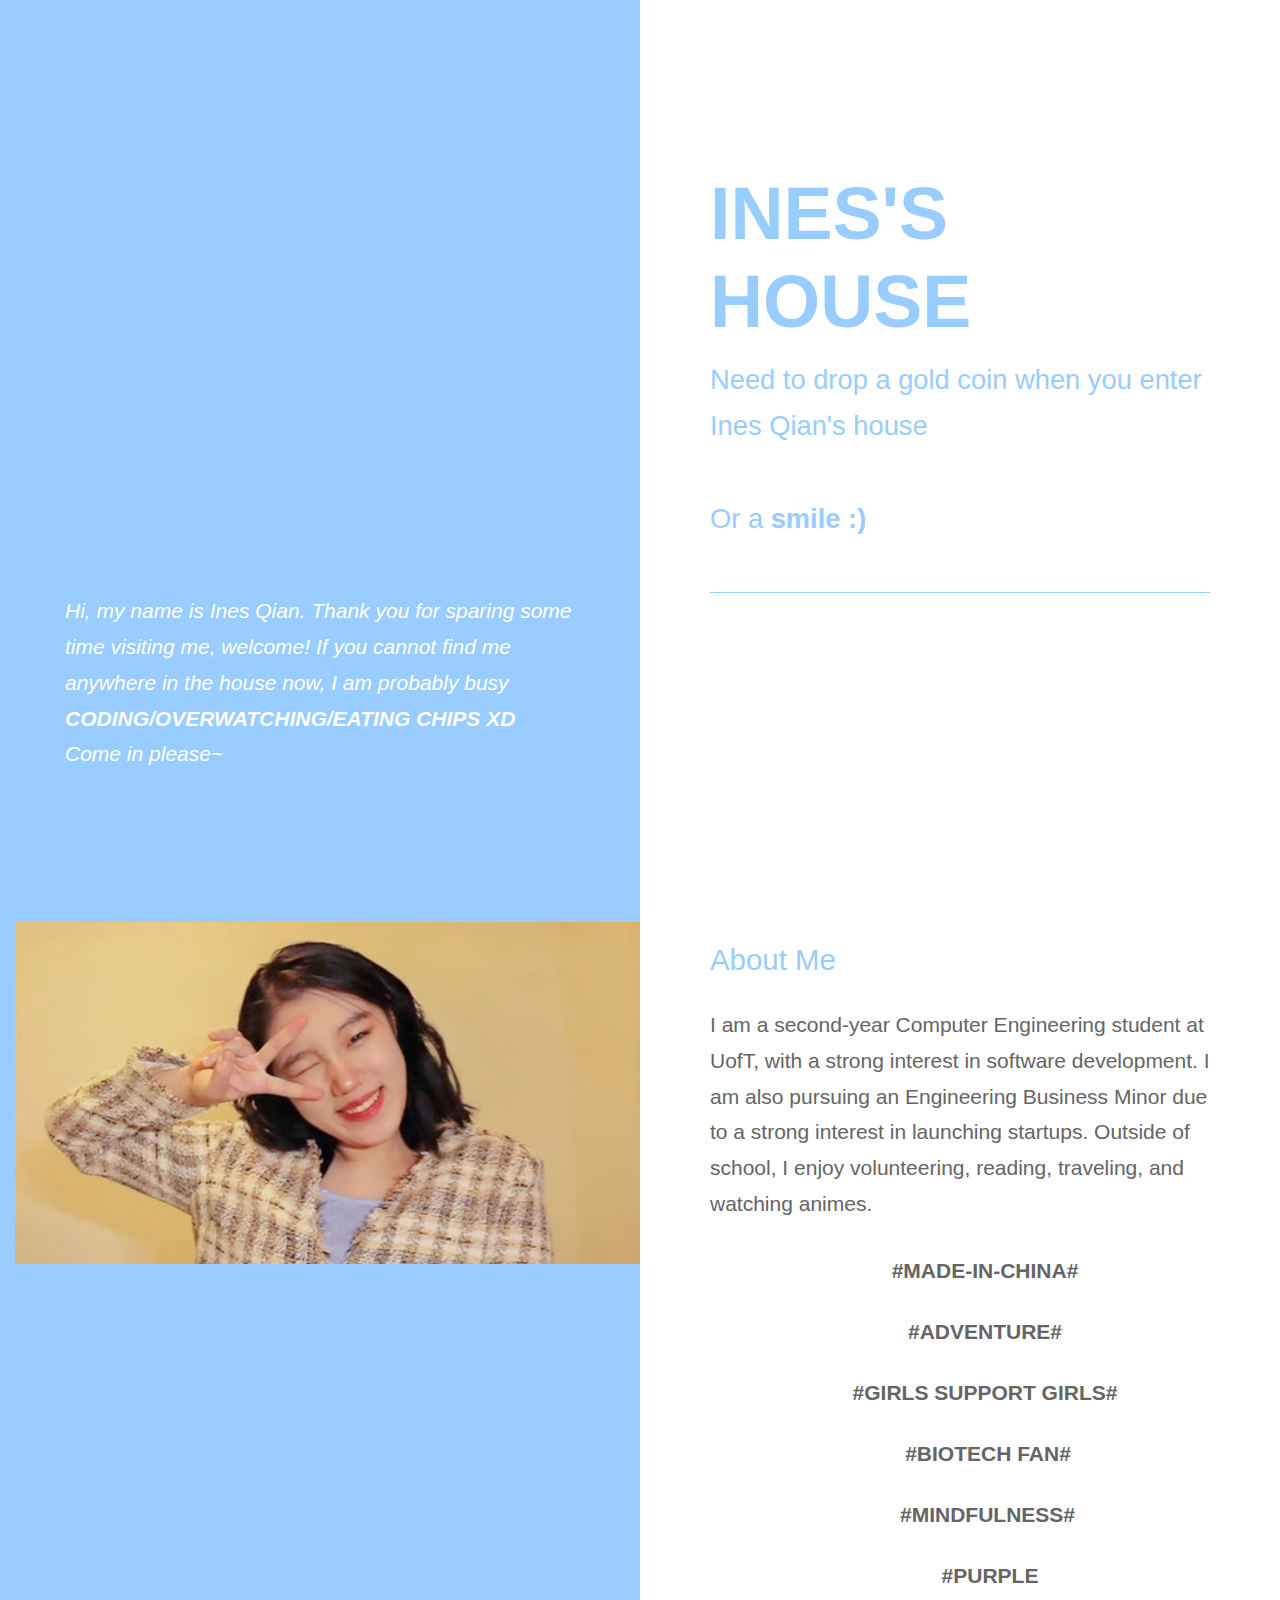
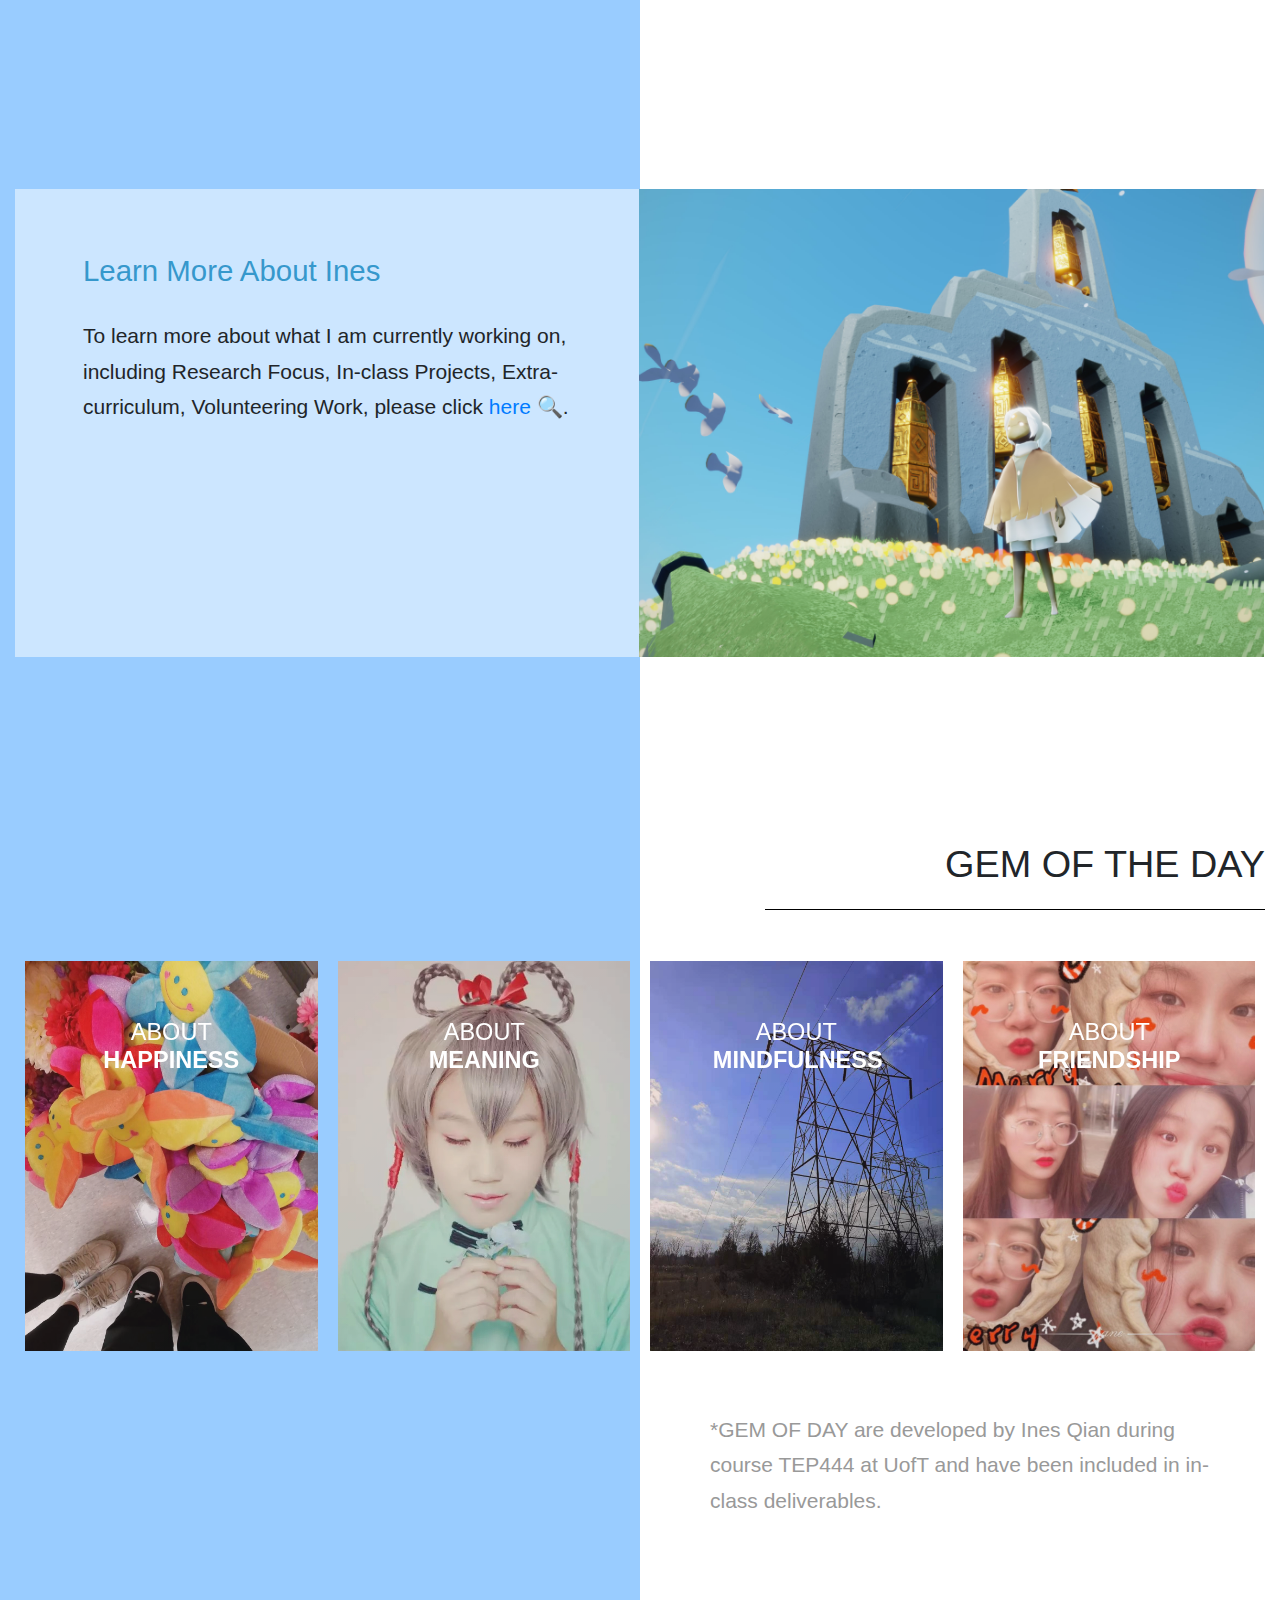
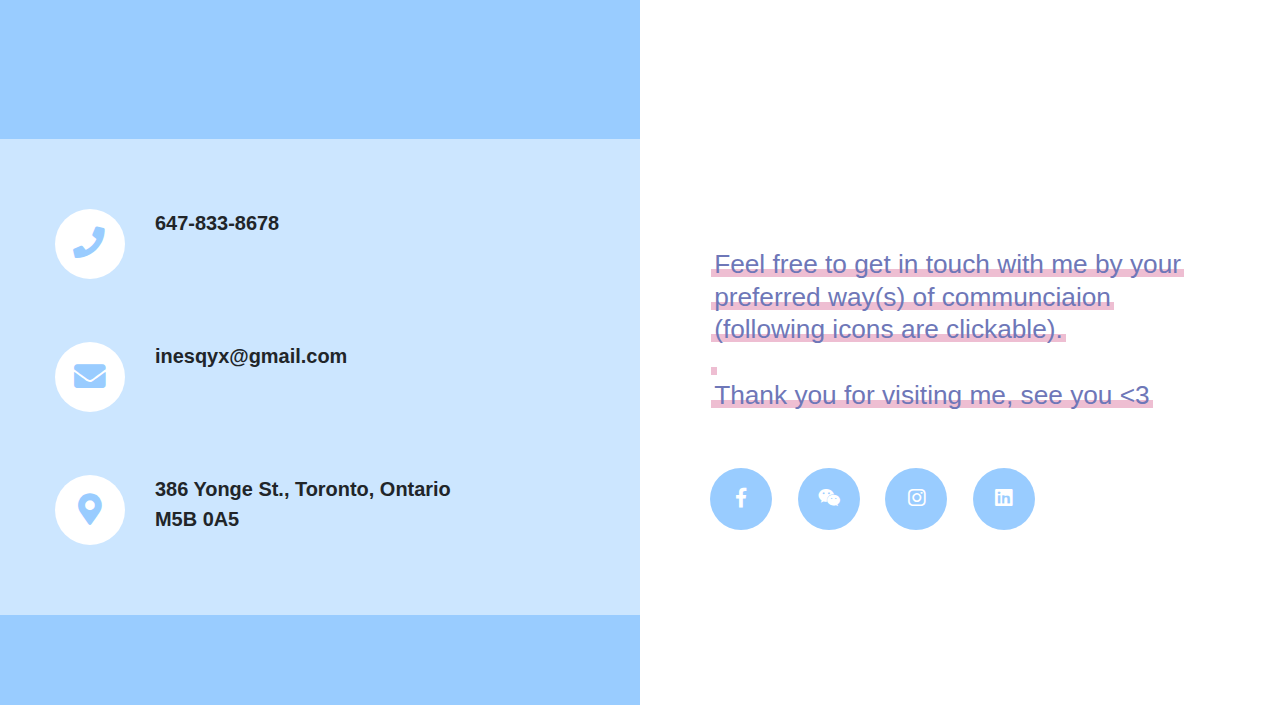
==== index.html @ 6cfe4906 "Add files via upload" ====
<!DOCTYPE html>
<html lang="en">
  <head>
    <meta charset="UTF-8" />
    <meta name="viewport" content="width=device-width, initial-scale=1.0" />
    <meta http-equiv="X-UA-Compatible" content="ie=edge" />

    <link rel="stylesheet" href="https://fonts.googleapis.com/css?family=Open+Sans:400,600" />
    <!-- Google web font "Open Sans" -->
    <link rel="stylesheet" href="css/all.min.css" />
    <link rel="stylesheet" href="css/bootstrap.min.css" />
    <link rel="stylesheet" href="css/templatemo-style.css" />
    <title>IntelligentQuotient.com</title>
  </head>
<!--
Sided Template
https://templatemo.com/tm-527-sided
-->
  <body>
    <div class="columns-bg">
      <!-- Logo & Intro -->
      <section id="logo" class="tm-section-logo">
        <div class="container-fluid">
          <div class="row">
            <div class="col-sm-12 offset-sm-0 col-md-6 offset-md-6">
              <div class="tm-site-name-container">
                <div class="tm-site-name-container-inner">
                  <h1 class="text-uppercase tm-text-primary tm-site-name">
                    Ines's House
                  </h1>
                  <p class="tm-text-primary tm-site-description">
                    Need to drop a gold coin when you enter Ines Qian's house
                  </br></br>Or a <b>smile :)</b>
                  </p>
                </div>
              </div>
            </div>
          </div>
        </div>
      </section>

      <!-- Intro -->
      <section id="intro" class="tm-p-1-section-1">
        <div class="container-fluid">
          <div class="row">
            <div class="col-md-6">
              <div class="tm-section-text-container">
                <i class="tm-text-white">
                  <p class="mb-0">
                    Hi, my name is Ines Qian. Thank you for sparing some time visiting me, welcome! If you cannot find me anywhere in the house now, I am probably busy <b>CODING/OVERWATCHING/EATING CHIPS XD </b></br> Come in please~</p>
                </i>
              </div>
            </div>
          </div>
        </div>
      </section>

      <!-- Our Place -->
      <section id="our_place">
        <div class="container-fluid">
          <div class="row">
            <div
              class="col-md-12 col-lg-6 tm-section-image-container tm-img-left-container"
            >
              <img src="img/about_me.JPG" alt="Image" class="img-fluid" />
            </div>
            <div class="col-md-12 col-lg-6">
              <div class="tm-section-text-container-2">
                <h2
                  class="tm-text-primary tm-section-title-mb tm-sm-bg-white-alpha"
                >
                  About Me
                </h2>
                <div class="tm-text-gray">
                  <p class="mb-4">
                   I am a second-year Computer Engineering student at UofT, with a strong interest in software development. I am also pursuing an Engineering Business Minor due to a strong interest in launching startups. Outside of school, I enjoy volunteering, reading, traveling, and watching animes.                 
                  </p>
                  <p class="TAG-MADE-IN-CHINA">
                    <b> #MADE-IN-CHINA#</b>
                  </p>
                  <p class="TAG-ADVENTURE">
                    <b>#ADVENTURE#</b>
                  </p>
                  <p class="TAG-GSG">
                    <b>#GIRLS SUPPORT GIRLS#</b>
                  </p>
                  <p class="TAG-BIOTECH-FAN">
                    <b>#BIOTECH FAN#</b>
                  </p>
                  <p class="TAG-MINDFULNESS">
                    <b>#MINDFULNESS#</b>
                  </p>
                  <p class="TAG-PURPLE">
                    <b>#PURPLE</b>
                  </p>
                  </p>
                </div>
              </div>
            </div>
          </div>
        </div>
      </section>

      <!-- Fusce, Section 4 -->
      <section id="section_4" class="tm-section-4">
        <div class="container-fluid">
          <div class="row flex-column-reverse flex-lg-row">
            <div class="col-md-12 col-lg-6 tm-text-left-container">
              <div class="tm-section-text-container-3 tm-bg-white-alpha h-100">
                <h2 class="tm-text-accent tm-section-title-mb">
                  Learn More About Ines
                </h2>
                <p class="mb-0">
                   To learn more about what I am currently working on, including Research Focus, In-class Projects, Extra-curriculum, Volunteering Work, please click <a href="page-3.html"> here 🔍</a>.
                </p>
              </div>
            </div>
            <div
              class="col-md-12 col-lg-6 tm-section-image-container tm-img-right-container"
            >
              <img
                src="img/learn_about_ines.JPG"
                alt="Image"
                class="img-fluid tm-img-right"
              />
            </div>
          </div>
        </div>
      </section>

      <!-- Beautiful Rollovers -->
      <section id="gallery">
        <div class="container-fluid">
          <div class="row">
            <div class="col-12 tm-section-title-mb tm-gallery-title-col">
              <h2 class="tm-section-title-2">GEM OF THE DAY</h2>
              <hr class="tm-section-title-underline" />
            </div>

            <div class="col-12">
              <div class="grid">
                <figure class="effect-duke mb-3">
                  <img
                    src="img/Happiness.JPG"
                    height="400px"
                    width="300px"
                    alt="Image"
                    class="img-fluid"
                  />
                  <figcaption>
                    <h2><strong>About <span>Happiness</span></strong></h2>
                    <p>Happiness does not only come from positive results but also the joys gained on the way.</p>
                    <!--<a href="#">View more</a>-->
                  </figcaption>
                </figure>
                <figure class="effect-duke">
                  <img
                    src="img/Meaning.JPG"
                    height="400px"
                    width="300px"
                    alt="Image"
                    class="img-fluid"
                  />
                  <figcaption>
                    <h2><strong>About <span>Meaning</span></strong></h2>
                    <p>Stop being keen on finding the meaning of doing things. Doing things for fun is also meaningful.</p>
                    <!--<a href="page-2.html">View more</a>-->
                  </figcaption>
                </figure>
                <figure class="effect-duke mb-3">
                  <img
                    src="img/Mindfulness.JPG"
                    height="400px"
                    width="300px"
                    alt="Image"
                    class="img-fluid"
                  />
                  <figcaption>
                    <h2><strong>About <span>Mindfulness</span></strong></h2>
                    <p>Being mindful involves feeling, observing, thinking, and relaxing, instead of judging and forcing.</p>
                    <!--<a href="#">View more</a>-->
                  </figcaption>
                </figure>
                <figure class="effect-duke">
                  <img
                    src="img/Friendship.JPG"
                    height="400px"
                    width="300px"
                    alt="Image"
                    class="img-fluid"
                  />
                  <figcaption>
                    <h2><strong>About <span>Friendship</span></strong></h2>
                    <p>Comparing to others will always make me one step behind them. I am the one who can define my own success.</p>
                    <!--<a href="#">View more</a>-->
                  </figcaption>
                </figure>
              </div>
            </div>

            <div class="col-md-6 tm-section-col-4">
              <div class="tm-section-text-container-4">
                <p class="tm-text-secondary mb-0">
                  *GEM OF DAY are developed by Ines Qian during course TEP444 at UofT and have been included in in-class deliverables. 
                </p>
              </div>
            </div>
          </div>
        </div>
      </section>

      <!-- Contact -->
      <section id="contact" class="tm-section-contact">
        <div class="row tm-contact-section">
          <div class="col-md-6 px-0">
            <div class="tm-bg-white-alpha tm-contact-left">
              <div class="media mb-5">
                <!--<a href="#" class="tm-contact-link">-->
                  <span class="tm-contact-icon-container">
                    <span class="tm-contact-icon-container-inner">
                      <i class="fas fa-phone tm-contact-icon tm-phone-icon"></i>
                    </span>
                  </span>
                  <span class="media-body"> <b> 647-833-8678 </b></span>
                </a>
              </div>
              <div class="media mb-5">
                <!--<a href="mailto:" class="tm-contact-link">-->
                  <span class="tm-contact-icon-container">
                    <span class="tm-contact-icon-container-inner">
                      <i class="fas fa-envelope tm-contact-icon"></i>
                    </span>
                  </span>
                  <span class="media-body"> <b>inesqyx@gmail.com </b></span>
                </a>
              </div>
              <div class="media">
                <!--<a href="" class="tm-contact-link">-->
                  <span class="tm-contact-icon-container">
                    <span class="tm-contact-icon-container-inner">
                      <i class="fas fa-map-marker-alt tm-contact-icon"></i>
                    </span>
                  </span>
                  <span class="media-body">
                    <b>386 Yonge St., Toronto, Ontario<br />M5B 0A5 </b>
                  </span>
                </a>
              </div>
            </div>
          </div>
          <div class="col-md-6 px-0">
            <div class="tm-contact-form-container">
              <p></br></p>
              <h5 class='[heading goodbye ]'>
              Feel free to get in touch with me by your preferred way(s) of communciaion (following icons are clickable). </br></br>Thank you for visiting me, see you <3  
            </h5>
              
              <!--<form action="index.html" method="POST" class="tm-contact-form">
                <div class="form-group">
                  <input
                    type="text"
                    id="contact_name"
                    name="contact_name"
                    class="form-control rounded-0 border-top-0 border-right-0 border-left-0"
                    placeholder="Your Name"
                    required
                  />
                </div>
                <div class="form-group">
                  <input
                    type="email"
                    id="contact_email"
                    name="contact_email"
                    class="form-control rounded-0 border-top-0 border-right-0 border-left-0"
                    placeholder="Email"
                    required
                  />
                </div>
                <div class="form-group">
                  <textarea
                    rows="4"
                    id="contact_message"
                    name="contact_message"
                    class="form-control rounded-0 border-top-0 border-right-0 border-left-0"
                    placeholder="Message"
                    required
                  ></textarea>
                </div>
                <div class="text-right">
                  <button type="submit" class="btn tm-btn-submit rounded-0">
                    Send
                  </button>
                </div>
              </form>-->
            </div>
          <!--</div>
        </div> -->
      <!--</section>-->

      <!--<section id="outro">-->
        <div class="container-fluid">
          <div class="row">
            <!--<div class="col-sm-12 col-md-6">
              <div class="tm-section-text-container-5 tm-text-white">
                <p>
                  Feel free to get in touch with me by inputting your preferred way of communication in the above form, 
                </br> or by the platforms on the right~ 
                </p>
                <i>&ldquo;Thank you again for visiting me. See you <3 &rdquo; </i>
              </div>
            </div>-->
            <div class="col-md-12 col-md-12">
              <div class="tm-section-text-container-6"> 
                <a class="tm-social-icon-container">
                  <span class="tm-social-icon-container-inner">
                    <button1 onclick="document.location='https://www.facebook.com/ines.qian.37'">
                    <i class="fab fa-facebook-f"></i>
                    </button1>
                  </span>
                </a>
                <a class="tm-social-icon-container">
                  <span class="tm-social-icon-container-inner">
                    <button2 onclick="document.location='img/wechat.png'"></button1>
                    <i class="fab fa-weixin"></i>
                    </button2>
                  </span>
                </a>
                <a class="tm-social-icon-container">
                  <span class="tm-social-icon-container-inner">
                    <button3 onclick="document.location='img/instagram.JPG'">
                    <i class="fab fa-instagram"></i>
                    </button3>
                  </span>
                </a>
                <a class="tm-social-icon-container">
                  <span class="tm-social-icon-container-inner">
                    <button4 onclick="document.location='https://ca.linkedin.com/in/ines-qian-0077ab205'"></button2>
                    <i class="fab fa-linkedin"></i>
                    </button4>
                  </span>
                </a>
              </div>
            </div>
          </div>
          <!--<div class="row">
            <footer class="col-sm-12 col-md-6 offset-md-6 px-md-0">
              <p class="tm-copyright-text mb-0 tm-text-primary">
                Copyright &copy; 2019 Company Name 
                
                - Design: <a rel="nofollow" href="https://www.facebook.com/templatemo">TemplateMo</a>
              </p>
            </footer>
          </div>
        -->
        </div>
      </section>
    </div>
    <!-- /.columns-bg -->
  </body>
</html>
---- css/all.min.css ----
.fa,.fab,.fal,.far,.fas{-moz-osx-font-smoothing:grayscale;-webkit-font-smoothing:antialiased;display:inline-block;font-style:normal;font-variant:normal;text-rendering:auto;line-height:1}.fa-lg{font-size:1.33333em;line-height:.75em;vertical-align:-.0667em}.fa-xs{font-size:.75em}.fa-sm{font-size:.875em}.fa-1x{font-size:1em}.fa-2x{font-size:2em}.fa-3x{font-size:3em}.fa-4x{font-size:4em}.fa-5x{font-size:5em}.fa-6x{font-size:6em}.fa-7x{font-size:7em}.fa-8x{font-size:8em}.fa-9x{font-size:9em}.fa-10x{font-size:10em}.fa-fw{text-align:center;width:1.25em}.fa-ul{list-style-type:none;margin-left:2.5em;padding-left:0}.fa-ul>li{position:relative}.fa-li{left:-2em;position:absolute;text-align:center;width:2em;line-height:inherit}.fa-border{border:.08em solid #eee;border-radius:.1em;padding:.2em .25em .15em}.fa-pull-left{float:left}.fa-pull-right{float:right}.fa.fa-pull-left,.fab.fa-pull-left,.fal.fa-pull-left,.far.fa-pull-left,.fas.fa-pull-left{margin-right:.3em}.fa.fa-pull-right,.fab.fa-pull-right,.fal.fa-pull-right,.far.fa-pull-right,.fas.fa-pull-right{margin-left:.3em}.fa-spin{animation:fa-spin 2s infinite linear}.fa-pulse{animation:fa-spin 1s infinite steps(8)}@keyframes fa-spin{0%{transform:rotate(0deg)}to{transform:rotate(1turn)}}.fa-rotate-90{-ms-filter:"progid:DXImageTransform.Microsoft.BasicImage(rotation=1)";transform:rotate(90deg)}.fa-rotate-180{-ms-filter:"progid:DXImageTransform.Microsoft.BasicImage(rotation=2)";transform:rotate(180deg)}.fa-rotate-270{-ms-filter:"progid:DXImageTransform.Microsoft.BasicImage(rotation=3)";transform:rotate(270deg)}.fa-flip-horizontal{-ms-filter:"progid:DXImageTransform.Microsoft.BasicImage(rotation=0, mirror=1)";transform:scaleX(-1)}.fa-flip-vertical{transform:scaleY(-1)}.fa-flip-horizontal.fa-flip-vertical,.fa-flip-vertical{-ms-filter:"progid:DXImageTransform.Microsoft.BasicImage(rotation=2, mirror=1)"}.fa-flip-horizontal.fa-flip-vertical{transform:scale(-1)}:root .fa-flip-horizontal,:root .fa-flip-vertical,:root .fa-rotate-90,:root .fa-rotate-180,:root .fa-rotate-270{filter:none}.fa-stack{display:inline-block;height:2em;line-height:2em;position:relative;vertical-align:middle;width:2.5em}.fa-stack-1x,.fa-stack-2x{left:0;position:absolute;text-align:center;width:100%}.fa-stack-1x{line-height:inherit}.fa-stack-2x{font-size:2em}.fa-inverse{color:#fff}.fa-500px:before{content:"\f26e"}.fa-accessible-icon:before{content:"\f368"}.fa-accusoft:before{content:"\f369"}.fa-acquisitions-incorporated:before{content:"\f6af"}.fa-ad:before{content:"\f641"}.fa-address-book:before{content:"\f2b9"}.fa-address-card:before{content:"\f2bb"}.fa-adjust:before{content:"\f042"}.fa-adn:before{content:"\f170"}.fa-adobe:before{content:"\f778"}.fa-adversal:before{content:"\f36a"}.fa-affiliatetheme:before{content:"\f36b"}.fa-air-freshener:before{content:"\f5d0"}.fa-algolia:before{content:"\f36c"}.fa-align-center:before{content:"\f037"}.fa-align-justify:before{content:"\f039"}.fa-align-left:before{content:"\f036"}.fa-align-right:before{content:"\f038"}.fa-alipay:before{content:"\f642"}.fa-allergies:before{content:"\f461"}.fa-amazon:before{content:"\f270"}.fa-amazon-pay:before{content:"\f42c"}.fa-ambulance:before{content:"\f0f9"}.fa-american-sign-language-interpreting:before{content:"\f2a3"}.fa-amilia:before{content:"\f36d"}.fa-anchor:before{content:"\f13d"}.fa-android:before{content:"\f17b"}.fa-angellist:before{content:"\f209"}.fa-angle-double-down:before{content:"\f103"}.fa-angle-double-left:before{content:"\f100"}.fa-angle-double-right:before{content:"\f101"}.fa-angle-double-up:before{content:"\f102"}.fa-angle-down:before{content:"\f107"}.fa-angle-left:before{content:"\f104"}.fa-angle-right:before{content:"\f105"}.fa-angle-up:before{content:"\f106"}.fa-angry:before{content:"\f556"}.fa-angrycreative:before{content:"\f36e"}.fa-angular:before{content:"\f420"}.fa-ankh:before{content:"\f644"}.fa-app-store:before{content:"\f36f"}.fa-app-store-ios:before{content:"\f370"}.fa-apper:before{content:"\f371"}.fa-apple:before{content:"\f179"}.fa-apple-alt:before{content:"\f5d1"}.fa-apple-pay:before{content:"\f415"}.fa-archive:before{content:"\f187"}.fa-archway:before{content:"\f557"}.fa-arrow-alt-circle-down:before{content:"\f358"}.fa-arrow-alt-circle-left:before{content:"\f359"}.fa-arrow-alt-circle-right:before{content:"\f35a"}.fa-arrow-alt-circle-up:before{content:"\f35b"}.fa-arrow-circle-down:before{content:"\f0ab"}.fa-arrow-circle-left:before{content:"\f0a8"}.fa-arrow-circle-right:before{content:"\f0a9"}.fa-arrow-circle-up:before{content:"\f0aa"}.fa-arrow-down:before{content:"\f063"}.fa-arrow-left:before{content:"\f060"}.fa-arrow-right:before{content:"\f061"}.fa-arrow-up:before{content:"\f062"}.fa-arrows-alt:before{content:"\f0b2"}.fa-arrows-alt-h:before{content:"\f337"}.fa-arrows-alt-v:before{content:"\f338"}.fa-artstation:before{content:"\f77a"}.fa-assistive-listening-systems:before{content:"\f2a2"}.fa-asterisk:before{content:"\f069"}.fa-asymmetrik:before{content:"\f372"}.fa-at:before{content:"\f1fa"}.fa-atlas:before{content:"\f558"}.fa-atlassian:before{content:"\f77b"}.fa-atom:before{content:"\f5d2"}.fa-audible:before{content:"\f373"}.fa-audio-description:before{content:"\f29e"}.fa-autoprefixer:before{content:"\f41c"}.fa-avianex:before{content:"\f374"}.fa-aviato:before{content:"\f421"}.fa-award:before{content:"\f559"}.fa-aws:before{content:"\f375"}.fa-baby:before{content:"\f77c"}.fa-baby-carriage:before{content:"\f77d"}.fa-backspace:before{content:"\f55a"}.fa-backward:before{content:"\f04a"}.fa-balance-scale:before{content:"\f24e"}.fa-ban:before{content:"\f05e"}.fa-band-aid:before{content:"\f462"}.fa-bandcamp:before{content:"\f2d5"}.fa-barcode:before{content:"\f02a"}.fa-bars:before{content:"\f0c9"}.fa-baseball-ball:before{content:"\f433"}.fa-basketball-ball:before{content:"\f434"}.fa-bath:before{content:"\f2cd"}.fa-battery-empty:before{content:"\f244"}.fa-battery-full:before{content:"\f240"}.fa-battery-half:before{content:"\f242"}.fa-battery-quarter:before{content:"\f243"}.fa-battery-three-quarters:before{content:"\f241"}.fa-bed:before{content:"\f236"}.fa-beer:before{content:"\f0fc"}.fa-behance:before{content:"\f1b4"}.fa-behance-square:before{content:"\f1b5"}.fa-bell:before{content:"\f0f3"}.fa-bell-slash:before{content:"\f1f6"}.fa-bezier-curve:before{content:"\f55b"}.fa-bible:before{content:"\f647"}.fa-bicycle:before{content:"\f206"}.fa-bimobject:before{content:"\f378"}.fa-binoculars:before{content:"\f1e5"}.fa-biohazard:before{content:"\f780"}.fa-birthday-cake:before{content:"\f1fd"}.fa-bitbucket:before{content:"\f171"}.fa-bitcoin:before{content:"\f379"}.fa-bity:before{content:"\f37a"}.fa-black-tie:before{content:"\f27e"}.fa-blackberry:before{content:"\f37b"}.fa-blender:before{content:"\f517"}.fa-blender-phone:before{content:"\f6b6"}.fa-blind:before{content:"\f29d"}.fa-blog:before{content:"\f781"}.fa-blogger:before{content:"\f37c"}.fa-blogger-b:before{content:"\f37d"}.fa-bluetooth:before{content:"\f293"}.fa-bluetooth-b:before{content:"\f294"}.fa-bold:before{content:"\f032"}.fa-bolt:before{content:"\f0e7"}.fa-bomb:before{content:"\f1e2"}.fa-bone:before{content:"\f5d7"}.fa-bong:before{content:"\f55c"}.fa-book:before{content:"\f02d"}.fa-book-dead:before{content:"\f6b7"}.fa-book-open:before{content:"\f518"}.fa-book-reader:before{content:"\f5da"}.fa-bookmark:before{content:"\f02e"}.fa-bowling-ball:before{content:"\f436"}.fa-box:before{content:"\f466"}.fa-box-open:before{content:"\f49e"}.fa-boxes:before{content:"\f468"}.fa-braille:before{content:"\f2a1"}.fa-brain:before{content:"\f5dc"}.fa-briefcase:before{content:"\f0b1"}.fa-briefcase-medical:before{content:"\f469"}.fa-broadcast-tower:before{content:"\f519"}.fa-broom:before{content:"\f51a"}.fa-brush:before{content:"\f55d"}.fa-btc:before{content:"\f15a"}.fa-bug:before{content:"\f188"}.fa-building:before{content:"\f1ad"}.fa-bullhorn:before{content:"\f0a1"}.fa-bullseye:before{content:"\f140"}.fa-burn:before{content:"\f46a"}.fa-buromobelexperte:before{content:"\f37f"}.fa-bus:before{content:"\f207"}.fa-bus-alt:before{content:"\f55e"}.fa-business-time:before{content:"\f64a"}.fa-buysellads:before{content:"\f20d"}.fa-calculator:before{content:"\f1ec"}.fa-calendar:before{content:"\f133"}.fa-calendar-alt:before{content:"\f073"}.fa-calendar-check:before{content:"\f274"}.fa-calendar-day:before{content:"\f783"}.fa-calendar-minus:before{content:"\f272"}.fa-calendar-plus:before{content:"\f271"}.fa-calendar-times:before{content:"\f273"}.fa-calendar-week:before{content:"\f784"}.fa-camera:before{content:"\f030"}.fa-camera-retro:before{content:"\f083"}.fa-campground:before{content:"\f6bb"}.fa-canadian-maple-leaf:before{content:"\f785"}.fa-candy-cane:before{content:"\f786"}.fa-cannabis:before{content:"\f55f"}.fa-capsules:before{content:"\f46b"}.fa-car:before{content:"\f1b9"}.fa-car-alt:before{content:"\f5de"}.fa-car-battery:before{content:"\f5df"}.fa-car-crash:before{content:"\f5e1"}.fa-car-side:before{content:"\f5e4"}.fa-caret-down:before{content:"\f0d7"}.fa-caret-left:before{content:"\f0d9"}.fa-caret-right:before{content:"\f0da"}.fa-caret-square-down:before{content:"\f150"}.fa-caret-square-left:before{content:"\f191"}.fa-caret-square-right:before{content:"\f152"}.fa-caret-square-up:before{content:"\f151"}.fa-caret-up:before{content:"\f0d8"}.fa-carrot:before{content:"\f787"}.fa-cart-arrow-down:before{content:"\f218"}.fa-cart-plus:before{content:"\f217"}.fa-cash-register:before{content:"\f788"}.fa-cat:before{content:"\f6be"}.fa-cc-amazon-pay:before{content:"\f42d"}.fa-cc-amex:before{content:"\f1f3"}.fa-cc-apple-pay:before{content:"\f416"}.fa-cc-diners-club:before{content:"\f24c"}.fa-cc-discover:before{content:"\f1f2"}.fa-cc-jcb:before{content:"\f24b"}.fa-cc-mastercard:before{content:"\f1f1"}.fa-cc-paypal:before{content:"\f1f4"}.fa-cc-stripe:before{content:"\f1f5"}.fa-cc-visa:before{content:"\f1f0"}.fa-centercode:before{content:"\f380"}.fa-centos:before{content:"\f789"}.fa-certificate:before{content:"\f0a3"}.fa-chair:before{content:"\f6c0"}.fa-chalkboard:before{content:"\f51b"}.fa-chalkboard-teacher:before{content:"\f51c"}.fa-charging-station:before{content:"\f5e7"}.fa-chart-area:before{content:"\f1fe"}.fa-chart-bar:before{content:"\f080"}.fa-chart-line:before{content:"\f201"}.fa-chart-pie:before{content:"\f200"}.fa-check:before{content:"\f00c"}.fa-check-circle:before{content:"\f058"}.fa-check-double:before{content:"\f560"}.fa-check-square:before{content:"\f14a"}.fa-chess:before{content:"\f439"}.fa-chess-bishop:before{content:"\f43a"}.fa-chess-board:before{content:"\f43c"}.fa-chess-king:before{content:"\f43f"}.fa-chess-knight:before{content:"\f441"}.fa-chess-pawn:before{content:"\f443"}.fa-chess-queen:before{content:"\f445"}.fa-chess-rook:before{content:"\f447"}.fa-chevron-circle-down:before{content:"\f13a"}.fa-chevron-circle-left:before{content:"\f137"}.fa-chevron-circle-right:before{content:"\f138"}.fa-chevron-circle-up:before{content:"\f139"}.fa-chevron-down:before{content:"\f078"}.fa-chevron-left:before{content:"\f053"}.fa-chevron-right:before{content:"\f054"}.fa-chevron-up:before{content:"\f077"}.fa-child:before{content:"\f1ae"}.fa-chrome:before{content:"\f268"}.fa-church:before{content:"\f51d"}.fa-circle:before{content:"\f111"}.fa-circle-notch:before{content:"\f1ce"}.fa-city:before{content:"\f64f"}.fa-clipboard:before{content:"\f328"}.fa-clipboard-check:before{content:"\f46c"}.fa-clipboard-list:before{content:"\f46d"}.fa-clock:before{content:"\f017"}.fa-clone:before{content:"\f24d"}.fa-closed-captioning:before{content:"\f20a"}.fa-cloud:before{content:"\f0c2"}.fa-cloud-download-alt:before{content:"\f381"}.fa-cloud-meatball:before{content:"\f73b"}.fa-cloud-moon:before{content:"\f6c3"}.fa-cloud-moon-rain:before{content:"\f73c"}.fa-cloud-rain:before{content:"\f73d"}.fa-cloud-showers-heavy:before{content:"\f740"}.fa-cloud-sun:before{content:"\f6c4"}.fa-cloud-sun-rain:before{content:"\f743"}.fa-cloud-upload-alt:before{content:"\f382"}.fa-cloudscale:before{content:"\f383"}.fa-cloudsmith:before{content:"\f384"}.fa-cloudversify:before{content:"\f385"}.fa-cocktail:before{content:"\f561"}.fa-code:before{content:"\f121"}.fa-code-branch:before{content:"\f126"}.fa-codepen:before{content:"\f1cb"}.fa-codiepie:before{content:"\f284"}.fa-coffee:before{content:"\f0f4"}.fa-cog:before{content:"\f013"}.fa-cogs:before{content:"\f085"}.fa-coins:before{content:"\f51e"}.fa-columns:before{content:"\f0db"}.fa-comment:before{content:"\f075"}.fa-comment-alt:before{content:"\f27a"}.fa-comment-dollar:before{content:"\f651"}.fa-comment-dots:before{content:"\f4ad"}.fa-comment-slash:before{content:"\f4b3"}.fa-comments:before{content:"\f086"}.fa-comments-dollar:before{content:"\f653"}.fa-compact-disc:before{content:"\f51f"}.fa-compass:before{content:"\f14e"}.fa-compress:before{content:"\f066"}.fa-compress-arrows-alt:before{content:"\f78c"}.fa-concierge-bell:before{content:"\f562"}.fa-confluence:before{content:"\f78d"}.fa-connectdevelop:before{content:"\f20e"}.fa-contao:before{content:"\f26d"}.fa-cookie:before{content:"\f563"}.fa-cookie-bite:before{content:"\f564"}.fa-copy:before{content:"\f0c5"}.fa-copyright:before{content:"\f1f9"}.fa-couch:before{content:"\f4b8"}.fa-cpanel:before{content:"\f388"}.fa-creative-commons:before{content:"\f25e"}.fa-creative-commons-by:before{content:"\f4e7"}.fa-creative-commons-nc:before{content:"\f4e8"}.fa-creative-commons-nc-eu:before{content:"\f4e9"}.fa-creative-commons-nc-jp:before{content:"\f4ea"}.fa-creative-commons-nd:before{content:"\f4eb"}.fa-creative-commons-pd:before{content:"\f4ec"}.fa-creative-commons-pd-alt:before{content:"\f4ed"}.fa-creative-commons-remix:before{content:"\f4ee"}.fa-creative-commons-sa:before{content:"\f4ef"}.fa-creative-commons-sampling:before{content:"\f4f0"}.fa-creative-commons-sampling-plus:before{content:"\f4f1"}.fa-creative-commons-share:before{content:"\f4f2"}.fa-creative-commons-zero:before{content:"\f4f3"}.fa-credit-card:before{content:"\f09d"}.fa-critical-role:before{content:"\f6c9"}.fa-crop:before{content:"\f125"}.fa-crop-alt:before{content:"\f565"}.fa-cross:before{content:"\f654"}.fa-crosshairs:before{content:"\f05b"}.fa-crow:before{content:"\f520"}.fa-crown:before{content:"\f521"}.fa-css3:before{content:"\f13c"}.fa-css3-alt:before{content:"\f38b"}.fa-cube:before{content:"\f1b2"}.fa-cubes:before{content:"\f1b3"}.fa-cut:before{content:"\f0c4"}.fa-cuttlefish:before{content:"\f38c"}.fa-d-and-d:before{content:"\f38d"}.fa-d-and-d-beyond:before{content:"\f6ca"}.fa-dashcube:before{content:"\f210"}.fa-database:before{content:"\f1c0"}.fa-deaf:before{content:"\f2a4"}.fa-delicious:before{content:"\f1a5"}.fa-democrat:before{content:"\f747"}.fa-deploydog:before{content:"\f38e"}.fa-deskpro:before{content:"\f38f"}.fa-desktop:before{content:"\f108"}.fa-dev:before{content:"\f6cc"}.fa-deviantart:before{content:"\f1bd"}.fa-dharmachakra:before{content:"\f655"}.fa-dhl:before{content:"\f790"}.fa-diagnoses:before{content:"\f470"}.fa-diaspora:before{content:"\f791"}.fa-dice:before{content:"\f522"}.fa-dice-d20:before{content:"\f6cf"}.fa-dice-d6:before{content:"\f6d1"}.fa-dice-five:before{content:"\f523"}.fa-dice-four:before{content:"\f524"}.fa-dice-one:before{content:"\f525"}.fa-dice-six:before{content:"\f526"}.fa-dice-three:before{content:"\f527"}.fa-dice-two:before{content:"\f528"}.fa-digg:before{content:"\f1a6"}.fa-digital-ocean:before{content:"\f391"}.fa-digital-tachograph:before{content:"\f566"}.fa-directions:before{content:"\f5eb"}.fa-discord:before{content:"\f392"}.fa-discourse:before{content:"\f393"}.fa-divide:before{content:"\f529"}.fa-dizzy:before{content:"\f567"}.fa-dna:before{content:"\f471"}.fa-dochub:before{content:"\f394"}.fa-docker:before{content:"\f395"}.fa-dog:before{content:"\f6d3"}.fa-dollar-sign:before{content:"\f155"}.fa-dolly:before{content:"\f472"}.fa-dolly-flatbed:before{content:"\f474"}.fa-donate:before{content:"\f4b9"}.fa-door-closed:before{content:"\f52a"}.fa-door-open:before{content:"\f52b"}.fa-dot-circle:before{content:"\f192"}.fa-dove:before{content:"\f4ba"}.fa-download:before{content:"\f019"}.fa-draft2digital:before{content:"\f396"}.fa-drafting-compass:before{content:"\f568"}.fa-dragon:before{content:"\f6d5"}.fa-draw-polygon:before{content:"\f5ee"}.fa-dribbble:before{content:"\f17d"}.fa-dribbble-square:before{content:"\f397"}.fa-dropbox:before{content:"\f16b"}.fa-drum:before{content:"\f569"}.fa-drum-steelpan:before{content:"\f56a"}.fa-drumstick-bite:before{content:"\f6d7"}.fa-drupal:before{content:"\f1a9"}.fa-dumbbell:before{content:"\f44b"}.fa-dumpster:before{content:"\f793"}.fa-dumpster-fire:before{content:"\f794"}.fa-dungeon:before{content:"\f6d9"}.fa-dyalog:before{content:"\f399"}.fa-earlybirds:before{content:"\f39a"}.fa-ebay:before{content:"\f4f4"}.fa-edge:before{content:"\f282"}.fa-edit:before{content:"\f044"}.fa-eject:before{content:"\f052"}.fa-elementor:before{content:"\f430"}.fa-ellipsis-h:before{content:"\f141"}.fa-ellipsis-v:before{content:"\f142"}.fa-ello:before{content:"\f5f1"}.fa-ember:before{content:"\f423"}.fa-empire:before{content:"\f1d1"}.fa-envelope:before{content:"\f0e0"}.fa-envelope-open:before{content:"\f2b6"}.fa-envelope-open-text:before{content:"\f658"}.fa-envelope-square:before{content:"\f199"}.fa-envira:before{content:"\f299"}.fa-equals:before{content:"\f52c"}.fa-eraser:before{content:"\f12d"}.fa-erlang:before{content:"\f39d"}.fa-ethereum:before{content:"\f42e"}.fa-ethernet:before{content:"\f796"}.fa-etsy:before{content:"\f2d7"}.fa-euro-sign:before{content:"\f153"}.fa-exchange-alt:before{content:"\f362"}.fa-exclamation:before{content:"\f12a"}.fa-exclamation-circle:before{content:"\f06a"}.fa-exclamation-triangle:before{content:"\f071"}.fa-expand:before{content:"\f065"}.fa-expand-arrows-alt:before{content:"\f31e"}.fa-expeditedssl:before{content:"\f23e"}.fa-external-link-alt:before{content:"\f35d"}.fa-external-link-square-alt:before{content:"\f360"}.fa-eye:before{content:"\f06e"}.fa-eye-dropper:before{content:"\f1fb"}.fa-eye-slash:before{content:"\f070"}.fa-facebook:before{content:"\f09a"}.fa-facebook-f:before{content:"\f39e"}.fa-facebook-messenger:before{content:"\f39f"}.fa-facebook-square:before{content:"\f082"}.fa-fantasy-flight-games:before{content:"\f6dc"}.fa-fast-backward:before{content:"\f049"}.fa-fast-forward:before{content:"\f050"}.fa-fax:before{content:"\f1ac"}.fa-feather:before{content:"\f52d"}.fa-feather-alt:before{content:"\f56b"}.fa-fedex:before{content:"\f797"}.fa-fedora:before{content:"\f798"}.fa-female:before{content:"\f182"}.fa-fighter-jet:before{content:"\f0fb"}.fa-figma:before{content:"\f799"}.fa-file:before{content:"\f15b"}.fa-file-alt:before{content:"\f15c"}.fa-file-archive:before{content:"\f1c6"}.fa-file-audio:before{content:"\f1c7"}.fa-file-code:before{content:"\f1c9"}.fa-file-contract:before{content:"\f56c"}.fa-file-csv:before{content:"\f6dd"}.fa-file-download:before{content:"\f56d"}.fa-file-excel:before{content:"\f1c3"}.fa-file-export:before{content:"\f56e"}.fa-file-image:before{content:"\f1c5"}.fa-file-import:before{content:"\f56f"}.fa-file-invoice:before{content:"\f570"}.fa-file-invoice-dollar:before{content:"\f571"}.fa-file-medical:before{content:"\f477"}.fa-file-medical-alt:before{content:"\f478"}.fa-file-pdf:before{content:"\f1c1"}.fa-file-powerpoint:before{content:"\f1c4"}.fa-file-prescription:before{content:"\f572"}.fa-file-signature:before{content:"\f573"}.fa-file-upload:before{content:"\f574"}.fa-file-video:before{content:"\f1c8"}.fa-file-word:before{content:"\f1c2"}.fa-fill:before{content:"\f575"}.fa-fill-drip:before{content:"\f576"}.fa-film:before{content:"\f008"}.fa-filter:before{content:"\f0b0"}.fa-fingerprint:before{content:"\f577"}.fa-fire:before{content:"\f06d"}.fa-fire-alt:before{content:"\f7e4"}.fa-fire-extinguisher:before{content:"\f134"}.fa-firefox:before{content:"\f269"}.fa-first-aid:before{content:"\f479"}.fa-first-order:before{content:"\f2b0"}.fa-first-order-alt:before{content:"\f50a"}.fa-firstdraft:before{content:"\f3a1"}.fa-fish:before{content:"\f578"}.fa-fist-raised:before{content:"\f6de"}.fa-flag:before{content:"\f024"}.fa-flag-checkered:before{content:"\f11e"}.fa-flag-usa:before{content:"\f74d"}.fa-flask:before{content:"\f0c3"}.fa-flickr:before{content:"\f16e"}.fa-flipboard:before{content:"\f44d"}.fa-flushed:before{content:"\f579"}.fa-fly:before{content:"\f417"}.fa-folder:before{content:"\f07b"}.fa-folder-minus:before{content:"\f65d"}.fa-folder-open:before{content:"\f07c"}.fa-folder-plus:before{content:"\f65e"}.fa-font:before{content:"\f031"}.fa-font-awesome:before{content:"\f2b4"}.fa-font-awesome-alt:before{content:"\f35c"}.fa-font-awesome-flag:before{content:"\f425"}.fa-font-awesome-logo-full:before{content:"\f4e6"}.fa-fonticons:before{content:"\f280"}.fa-fonticons-fi:before{content:"\f3a2"}.fa-football-ball:before{content:"\f44e"}.fa-fort-awesome:before{content:"\f286"}.fa-fort-awesome-alt:before{content:"\f3a3"}.fa-forumbee:before{content:"\f211"}.fa-forward:before{content:"\f04e"}.fa-foursquare:before{content:"\f180"}.fa-free-code-camp:before{content:"\f2c5"}.fa-freebsd:before{content:"\f3a4"}.fa-frog:before{content:"\f52e"}.fa-frown:before{content:"\f119"}.fa-frown-open:before{content:"\f57a"}.fa-fulcrum:before{content:"\f50b"}.fa-funnel-dollar:before{content:"\f662"}.fa-futbol:before{content:"\f1e3"}.fa-galactic-republic:before{content:"\f50c"}.fa-galactic-senate:before{content:"\f50d"}.fa-gamepad:before{content:"\f11b"}.fa-gas-pump:before{content:"\f52f"}.fa-gavel:before{content:"\f0e3"}.fa-gem:before{content:"\f3a5"}.fa-genderless:before{content:"\f22d"}.fa-get-pocket:before{content:"\f265"}.fa-gg:before{content:"\f260"}.fa-gg-circle:before{content:"\f261"}.fa-ghost:before{content:"\f6e2"}.fa-gift:before{content:"\f06b"}.fa-gifts:before{content:"\f79c"}.fa-git:before{content:"\f1d3"}.fa-git-square:before{content:"\f1d2"}.fa-github:before{content:"\f09b"}.fa-github-alt:before{content:"\f113"}.fa-github-square:before{content:"\f092"}.fa-gitkraken:before{content:"\f3a6"}.fa-gitlab:before{content:"\f296"}.fa-gitter:before{content:"\f426"}.fa-glass-cheers:before{content:"\f79f"}.fa-glass-martini:before{content:"\f000"}.fa-glass-martini-alt:before{content:"\f57b"}.fa-glass-whiskey:before{content:"\f7a0"}.fa-glasses:before{content:"\f530"}.fa-glide:before{content:"\f2a5"}.fa-glide-g:before{content:"\f2a6"}.fa-globe:before{content:"\f0ac"}.fa-globe-africa:before{content:"\f57c"}.fa-globe-americas:before{content:"\f57d"}.fa-globe-asia:before{content:"\f57e"}.fa-globe-europe:before{content:"\f7a2"}.fa-gofore:before{content:"\f3a7"}.fa-golf-ball:before{content:"\f450"}.fa-goodreads:before{content:"\f3a8"}.fa-goodreads-g:before{content:"\f3a9"}.fa-google:before{content:"\f1a0"}.fa-google-drive:before{content:"\f3aa"}.fa-google-play:before{content:"\f3ab"}.fa-google-plus:before{content:"\f2b3"}.fa-google-plus-g:before{content:"\f0d5"}.fa-google-plus-square:before{content:"\f0d4"}.fa-google-wallet:before{content:"\f1ee"}.fa-gopuram:before{content:"\f664"}.fa-graduation-cap:before{content:"\f19d"}.fa-gratipay:before{content:"\f184"}.fa-grav:before{content:"\f2d6"}.fa-greater-than:before{content:"\f531"}.fa-greater-than-equal:before{content:"\f532"}.fa-grimace:before{content:"\f57f"}.fa-grin:before{content:"\f580"}.fa-grin-alt:before{content:"\f581"}.fa-grin-beam:before{content:"\f582"}.fa-grin-beam-sweat:before{content:"\f583"}.fa-grin-hearts:before{content:"\f584"}.fa-grin-squint:before{content:"\f585"}.fa-grin-squint-tears:before{content:"\f586"}.fa-grin-stars:before{content:"\f587"}.fa-grin-tears:before{content:"\f588"}.fa-grin-tongue:before{content:"\f589"}.fa-grin-tongue-squint:before{content:"\f58a"}.fa-grin-tongue-wink:before{content:"\f58b"}.fa-grin-wink:before{content:"\f58c"}.fa-grip-horizontal:before{content:"\f58d"}.fa-grip-lines:before{content:"\f7a4"}.fa-grip-lines-vertical:before{content:"\f7a5"}.fa-grip-vertical:before{content:"\f58e"}.fa-gripfire:before{content:"\f3ac"}.fa-grunt:before{content:"\f3ad"}.fa-guitar:before{content:"\f7a6"}.fa-gulp:before{content:"\f3ae"}.fa-h-square:before{content:"\f0fd"}.fa-hacker-news:before{content:"\f1d4"}.fa-hacker-news-square:before{content:"\f3af"}.fa-hackerrank:before{content:"\f5f7"}.fa-hammer:before{content:"\f6e3"}.fa-hamsa:before{content:"\f665"}.fa-hand-holding:before{content:"\f4bd"}.fa-hand-holding-heart:before{content:"\f4be"}.fa-hand-holding-usd:before{content:"\f4c0"}.fa-hand-lizard:before{content:"\f258"}.fa-hand-paper:before{content:"\f256"}.fa-hand-peace:before{content:"\f25b"}.fa-hand-point-down:before{content:"\f0a7"}.fa-hand-point-left:before{content:"\f0a5"}.fa-hand-point-right:before{content:"\f0a4"}.fa-hand-point-up:before{content:"\f0a6"}.fa-hand-pointer:before{content:"\f25a"}.fa-hand-rock:before{content:"\f255"}.fa-hand-scissors:before{content:"\f257"}.fa-hand-spock:before{content:"\f259"}.fa-hands:before{content:"\f4c2"}.fa-hands-helping:before{content:"\f4c4"}.fa-handshake:before{content:"\f2b5"}.fa-hanukiah:before{content:"\f6e6"}.fa-hashtag:before{content:"\f292"}.fa-hat-wizard:before{content:"\f6e8"}.fa-haykal:before{content:"\f666"}.fa-hdd:before{content:"\f0a0"}.fa-heading:before{content:"\f1dc"}.fa-headphones:before{content:"\f025"}.fa-headphones-alt:before{content:"\f58f"}.fa-headset:before{content:"\f590"}.fa-heart:before{content:"\f004"}.fa-heart-broken:before{content:"\f7a9"}.fa-heartbeat:before{content:"\f21e"}.fa-helicopter:before{content:"\f533"}.fa-highlighter:before{content:"\f591"}.fa-hiking:before{content:"\f6ec"}.fa-hippo:before{content:"\f6ed"}.fa-hips:before{content:"\f452"}.fa-hire-a-helper:before{content:"\f3b0"}.fa-history:before{content:"\f1da"}.fa-hockey-puck:before{content:"\f453"}.fa-holly-berry:before{content:"\f7aa"}.fa-home:before{content:"\f015"}.fa-hooli:before{content:"\f427"}.fa-hornbill:before{content:"\f592"}.fa-horse:before{content:"\f6f0"}.fa-horse-head:before{content:"\f7ab"}.fa-hospital:before{content:"\f0f8"}.fa-hospital-alt:before{content:"\f47d"}.fa-hospital-symbol:before{content:"\f47e"}.fa-hot-tub:before{content:"\f593"}.fa-hotel:before{content:"\f594"}.fa-hotjar:before{content:"\f3b1"}.fa-hourglass:before{content:"\f254"}.fa-hourglass-end:before{content:"\f253"}.fa-hourglass-half:before{content:"\f252"}.fa-hourglass-start:before{content:"\f251"}.fa-house-damage:before{content:"\f6f1"}.fa-houzz:before{content:"\f27c"}.fa-hryvnia:before{content:"\f6f2"}.fa-html5:before{content:"\f13b"}.fa-hubspot:before{content:"\f3b2"}.fa-i-cursor:before{content:"\f246"}.fa-icicles:before{content:"\f7ad"}.fa-id-badge:before{content:"\f2c1"}.fa-id-card:before{content:"\f2c2"}.fa-id-card-alt:before{content:"\f47f"}.fa-igloo:before{content:"\f7ae"}.fa-image:before{content:"\f03e"}.fa-images:before{content:"\f302"}.fa-imdb:before{content:"\f2d8"}.fa-inbox:before{content:"\f01c"}.fa-indent:before{content:"\f03c"}.fa-industry:before{content:"\f275"}.fa-infinity:before{content:"\f534"}.fa-info:before{content:"\f129"}.fa-info-circle:before{content:"\f05a"}.fa-instagram:before{content:"\f16d"}.fa-intercom:before{content:"\f7af"}.fa-internet-explorer:before{content:"\f26b"}.fa-invision:before{content:"\f7b0"}.fa-ioxhost:before{content:"\f208"}.fa-italic:before{content:"\f033"}.fa-itunes:before{content:"\f3b4"}.fa-itunes-note:before{content:"\f3b5"}.fa-java:before{content:"\f4e4"}.fa-jedi:before{content:"\f669"}.fa-jedi-order:before{content:"\f50e"}.fa-jenkins:before{content:"\f3b6"}.fa-jira:before{content:"\f7b1"}.fa-joget:before{content:"\f3b7"}.fa-joint:before{content:"\f595"}.fa-joomla:before{content:"\f1aa"}.fa-journal-whills:before{content:"\f66a"}.fa-js:before{content:"\f3b8"}.fa-js-square:before{content:"\f3b9"}.fa-jsfiddle:before{content:"\f1cc"}.fa-kaaba:before{content:"\f66b"}.fa-kaggle:before{content:"\f5fa"}.fa-key:before{content:"\f084"}.fa-keybase:before{content:"\f4f5"}.fa-keyboard:before{content:"\f11c"}.fa-keycdn:before{content:"\f3ba"}.fa-khanda:before{content:"\f66d"}.fa-kickstarter:before{content:"\f3bb"}.fa-kickstarter-k:before{content:"\f3bc"}.fa-kiss:before{content:"\f596"}.fa-kiss-beam:before{content:"\f597"}.fa-kiss-wink-heart:before{content:"\f598"}.fa-kiwi-bird:before{content:"\f535"}.fa-korvue:before{content:"\f42f"}.fa-landmark:before{content:"\f66f"}.fa-language:before{content:"\f1ab"}.fa-laptop:before{content:"\f109"}.fa-laptop-code:before{content:"\f5fc"}.fa-laravel:before{content:"\f3bd"}.fa-lastfm:before{content:"\f202"}.fa-lastfm-square:before{content:"\f203"}.fa-laugh:before{content:"\f599"}.fa-laugh-beam:before{content:"\f59a"}.fa-laugh-squint:before{content:"\f59b"}.fa-laugh-wink:before{content:"\f59c"}.fa-layer-group:before{content:"\f5fd"}.fa-leaf:before{content:"\f06c"}.fa-leanpub:before{content:"\f212"}.fa-lemon:before{content:"\f094"}.fa-less:before{content:"\f41d"}.fa-less-than:before{content:"\f536"}.fa-less-than-equal:before{content:"\f537"}.fa-level-down-alt:before{content:"\f3be"}.fa-level-up-alt:before{content:"\f3bf"}.fa-life-ring:before{content:"\f1cd"}.fa-lightbulb:before{content:"\f0eb"}.fa-line:before{content:"\f3c0"}.fa-link:before{content:"\f0c1"}.fa-linkedin:before{content:"\f08c"}.fa-linkedin-in:before{content:"\f0e1"}.fa-linode:before{content:"\f2b8"}.fa-linux:before{content:"\f17c"}.fa-lira-sign:before{content:"\f195"}.fa-list:before{content:"\f03a"}.fa-list-alt:before{content:"\f022"}.fa-list-ol:before{content:"\f0cb"}.fa-list-ul:before{content:"\f0ca"}.fa-location-arrow:before{content:"\f124"}.fa-lock:before{content:"\f023"}.fa-lock-open:before{content:"\f3c1"}.fa-long-arrow-alt-down:before{content:"\f309"}.fa-long-arrow-alt-left:before{content:"\f30a"}.fa-long-arrow-alt-right:before{content:"\f30b"}.fa-long-arrow-alt-up:before{content:"\f30c"}.fa-low-vision:before{content:"\f2a8"}.fa-luggage-cart:before{content:"\f59d"}.fa-lyft:before{content:"\f3c3"}.fa-magento:before{content:"\f3c4"}.fa-magic:before{content:"\f0d0"}.fa-magnet:before{content:"\f076"}.fa-mail-bulk:before{content:"\f674"}.fa-mailchimp:before{content:"\f59e"}.fa-male:before{content:"\f183"}.fa-mandalorian:before{content:"\f50f"}.fa-map:before{content:"\f279"}.fa-map-marked:before{content:"\f59f"}.fa-map-marked-alt:before{content:"\f5a0"}.fa-map-marker:before{content:"\f041"}.fa-map-marker-alt:before{content:"\f3c5"}.fa-map-pin:before{content:"\f276"}.fa-map-signs:before{content:"\f277"}.fa-markdown:before{content:"\f60f"}.fa-marker:before{content:"\f5a1"}.fa-mars:before{content:"\f222"}.fa-mars-double:before{content:"\f227"}.fa-mars-stroke:before{content:"\f229"}.fa-mars-stroke-h:before{content:"\f22b"}.fa-mars-stroke-v:before{content:"\f22a"}.fa-mask:before{content:"\f6fa"}.fa-mastodon:before{content:"\f4f6"}.fa-maxcdn:before{content:"\f136"}.fa-medal:before{content:"\f5a2"}.fa-medapps:before{content:"\f3c6"}.fa-medium:before{content:"\f23a"}.fa-medium-m:before{content:"\f3c7"}.fa-medkit:before{content:"\f0fa"}.fa-medrt:before{content:"\f3c8"}.fa-meetup:before{content:"\f2e0"}.fa-megaport:before{content:"\f5a3"}.fa-meh:before{content:"\f11a"}.fa-meh-blank:before{content:"\f5a4"}.fa-meh-rolling-eyes:before{content:"\f5a5"}.fa-memory:before{content:"\f538"}.fa-mendeley:before{content:"\f7b3"}.fa-menorah:before{content:"\f676"}.fa-mercury:before{content:"\f223"}.fa-meteor:before{content:"\f753"}.fa-microchip:before{content:"\f2db"}.fa-microphone:before{content:"\f130"}.fa-microphone-alt:before{content:"\f3c9"}.fa-microphone-alt-slash:before{content:"\f539"}.fa-microphone-slash:before{content:"\f131"}.fa-microscope:before{content:"\f610"}.fa-microsoft:before{content:"\f3ca"}.fa-minus:before{content:"\f068"}.fa-minus-circle:before{content:"\f056"}.fa-minus-square:before{content:"\f146"}.fa-mitten:before{content:"\f7b5"}.fa-mix:before{content:"\f3cb"}.fa-mixcloud:before{content:"\f289"}.fa-mizuni:before{content:"\f3cc"}.fa-mobile:before{content:"\f10b"}.fa-mobile-alt:before{content:"\f3cd"}.fa-modx:before{content:"\f285"}.fa-monero:before{content:"\f3d0"}.fa-money-bill:before{content:"\f0d6"}.fa-money-bill-alt:before{content:"\f3d1"}.fa-money-bill-wave:before{content:"\f53a"}.fa-money-bill-wave-alt:before{content:"\f53b"}.fa-money-check:before{content:"\f53c"}.fa-money-check-alt:before{content:"\f53d"}.fa-monument:before{content:"\f5a6"}.fa-moon:before{content:"\f186"}.fa-mortar-pestle:before{content:"\f5a7"}.fa-mosque:before{content:"\f678"}.fa-motorcycle:before{content:"\f21c"}.fa-mountain:before{content:"\f6fc"}.fa-mouse-pointer:before{content:"\f245"}.fa-mug-hot:before{content:"\f7b6"}.fa-music:before{content:"\f001"}.fa-napster:before{content:"\f3d2"}.fa-neos:before{content:"\f612"}.fa-network-wired:before{content:"\f6ff"}.fa-neuter:before{content:"\f22c"}.fa-newspaper:before{content:"\f1ea"}.fa-nimblr:before{content:"\f5a8"}.fa-nintendo-switch:before{content:"\f418"}.fa-node:before{content:"\f419"}.fa-node-js:before{content:"\f3d3"}.fa-not-equal:before{content:"\f53e"}.fa-notes-medical:before{content:"\f481"}.fa-npm:before{content:"\f3d4"}.fa-ns8:before{content:"\f3d5"}.fa-nutritionix:before{content:"\f3d6"}.fa-object-group:before{content:"\f247"}.fa-object-ungroup:before{content:"\f248"}.fa-odnoklassniki:before{content:"\f263"}.fa-odnoklassniki-square:before{content:"\f264"}.fa-oil-can:before{content:"\f613"}.fa-old-republic:before{content:"\f510"}.fa-om:before{content:"\f679"}.fa-opencart:before{content:"\f23d"}.fa-openid:before{content:"\f19b"}.fa-opera:before{content:"\f26a"}.fa-optin-monster:before{content:"\f23c"}.fa-osi:before{content:"\f41a"}.fa-otter:before{content:"\f700"}.fa-outdent:before{content:"\f03b"}.fa-page4:before{content:"\f3d7"}.fa-pagelines:before{content:"\f18c"}.fa-paint-brush:before{content:"\f1fc"}.fa-paint-roller:before{content:"\f5aa"}.fa-palette:before{content:"\f53f"}.fa-palfed:before{content:"\f3d8"}.fa-pallet:before{content:"\f482"}.fa-paper-plane:before{content:"\f1d8"}.fa-paperclip:before{content:"\f0c6"}.fa-parachute-box:before{content:"\f4cd"}.fa-paragraph:before{content:"\f1dd"}.fa-parking:before{content:"\f540"}.fa-passport:before{content:"\f5ab"}.fa-pastafarianism:before{content:"\f67b"}.fa-paste:before{content:"\f0ea"}.fa-patreon:before{content:"\f3d9"}.fa-pause:before{content:"\f04c"}.fa-pause-circle:before{content:"\f28b"}.fa-paw:before{content:"\f1b0"}.fa-paypal:before{content:"\f1ed"}.fa-peace:before{content:"\f67c"}.fa-pen:before{content:"\f304"}.fa-pen-alt:before{content:"\f305"}.fa-pen-fancy:before{content:"\f5ac"}.fa-pen-nib:before{content:"\f5ad"}.fa-pen-square:before{content:"\f14b"}.fa-pencil-alt:before{content:"\f303"}.fa-pencil-ruler:before{content:"\f5ae"}.fa-penny-arcade:before{content:"\f704"}.fa-people-carry:before{content:"\f4ce"}.fa-percent:before{content:"\f295"}.fa-percentage:before{content:"\f541"}.fa-periscope:before{content:"\f3da"}.fa-person-booth:before{content:"\f756"}.fa-phabricator:before{content:"\f3db"}.fa-phoenix-framework:before{content:"\f3dc"}.fa-phoenix-squadron:before{content:"\f511"}.fa-phone:before{content:"\f095"}.fa-phone-slash:before{content:"\f3dd"}.fa-phone-square:before{content:"\f098"}.fa-phone-volume:before{content:"\f2a0"}.fa-php:before{content:"\f457"}.fa-pied-piper:before{content:"\f2ae"}.fa-pied-piper-alt:before{content:"\f1a8"}.fa-pied-piper-hat:before{content:"\f4e5"}.fa-pied-piper-pp:before{content:"\f1a7"}.fa-piggy-bank:before{content:"\f4d3"}.fa-pills:before{content:"\f484"}.fa-pinterest:before{content:"\f0d2"}.fa-pinterest-p:before{content:"\f231"}.fa-pinterest-square:before{content:"\f0d3"}.fa-place-of-worship:before{content:"\f67f"}.fa-plane:before{content:"\f072"}.fa-plane-arrival:before{content:"\f5af"}.fa-plane-departure:before{content:"\f5b0"}.fa-play:before{content:"\f04b"}.fa-play-circle:before{content:"\f144"}.fa-playstation:before{content:"\f3df"}.fa-plug:before{content:"\f1e6"}.fa-plus:before{content:"\f067"}.fa-plus-circle:before{content:"\f055"}.fa-plus-square:before{content:"\f0fe"}.fa-podcast:before{content:"\f2ce"}.fa-poll:before{content:"\f681"}.fa-poll-h:before{content:"\f682"}.fa-poo:before{content:"\f2fe"}.fa-poo-storm:before{content:"\f75a"}.fa-poop:before{content:"\f619"}.fa-portrait:before{content:"\f3e0"}.fa-pound-sign:before{content:"\f154"}.fa-power-off:before{content:"\f011"}.fa-pray:before{content:"\f683"}.fa-praying-hands:before{content:"\f684"}.fa-prescription:before{content:"\f5b1"}.fa-prescription-bottle:before{content:"\f485"}.fa-prescription-bottle-alt:before{content:"\f486"}.fa-print:before{content:"\f02f"}.fa-procedures:before{content:"\f487"}.fa-product-hunt:before{content:"\f288"}.fa-project-diagram:before{content:"\f542"}.fa-pushed:before{content:"\f3e1"}.fa-puzzle-piece:before{content:"\f12e"}.fa-python:before{content:"\f3e2"}.fa-qq:before{content:"\f1d6"}.fa-qrcode:before{content:"\f029"}.fa-question:before{content:"\f128"}.fa-question-circle:before{content:"\f059"}.fa-quidditch:before{content:"\f458"}.fa-quinscape:before{content:"\f459"}.fa-quora:before{content:"\f2c4"}.fa-quote-left:before{content:"\f10d"}.fa-quote-right:before{content:"\f10e"}.fa-quran:before{content:"\f687"}.fa-r-project:before{content:"\f4f7"}.fa-radiation:before{content:"\f7b9"}.fa-radiation-alt:before{content:"\f7ba"}.fa-rainbow:before{content:"\f75b"}.fa-random:before{content:"\f074"}.fa-raspberry-pi:before{content:"\f7bb"}.fa-ravelry:before{content:"\f2d9"}.fa-react:before{content:"\f41b"}.fa-reacteurope:before{content:"\f75d"}.fa-readme:before{content:"\f4d5"}.fa-rebel:before{content:"\f1d0"}.fa-receipt:before{content:"\f543"}.fa-recycle:before{content:"\f1b8"}.fa-red-river:before{content:"\f3e3"}.fa-reddit:before{content:"\f1a1"}.fa-reddit-alien:before{content:"\f281"}.fa-reddit-square:before{content:"\f1a2"}.fa-redhat:before{content:"\f7bc"}.fa-redo:before{content:"\f01e"}.fa-redo-alt:before{content:"\f2f9"}.fa-registered:before{content:"\f25d"}.fa-renren:before{content:"\f18b"}.fa-reply:before{content:"\f3e5"}.fa-reply-all:before{content:"\f122"}.fa-replyd:before{content:"\f3e6"}.fa-republican:before{content:"\f75e"}.fa-researchgate:before{content:"\f4f8"}.fa-resolving:before{content:"\f3e7"}.fa-restroom:before{content:"\f7bd"}.fa-retweet:before{content:"\f079"}.fa-rev:before{content:"\f5b2"}.fa-ribbon:before{content:"\f4d6"}.fa-ring:before{content:"\f70b"}.fa-road:before{content:"\f018"}.fa-robot:before{content:"\f544"}.fa-rocket:before{content:"\f135"}.fa-rocketchat:before{content:"\f3e8"}.fa-rockrms:before{content:"\f3e9"}.fa-route:before{content:"\f4d7"}.fa-rss:before{content:"\f09e"}.fa-rss-square:before{content:"\f143"}.fa-ruble-sign:before{content:"\f158"}.fa-ruler:before{content:"\f545"}.fa-ruler-combined:before{content:"\f546"}.fa-ruler-horizontal:before{content:"\f547"}.fa-ruler-vertical:before{content:"\f548"}.fa-running:before{content:"\f70c"}.fa-rupee-sign:before{content:"\f156"}.fa-sad-cry:before{content:"\f5b3"}.fa-sad-tear:before{content:"\f5b4"}.fa-safari:before{content:"\f267"}.fa-sass:before{content:"\f41e"}.fa-satellite:before{content:"\f7bf"}.fa-satellite-dish:before{content:"\f7c0"}.fa-save:before{content:"\f0c7"}.fa-schlix:before{content:"\f3ea"}.fa-school:before{content:"\f549"}.fa-screwdriver:before{content:"\f54a"}.fa-scribd:before{content:"\f28a"}.fa-scroll:before{content:"\f70e"}.fa-sd-card:before{content:"\f7c2"}.fa-search:before{content:"\f002"}.fa-search-dollar:before{content:"\f688"}.fa-search-location:before{content:"\f689"}.fa-search-minus:before{content:"\f010"}.fa-search-plus:before{content:"\f00e"}.fa-searchengin:before{content:"\f3eb"}.fa-seedling:before{content:"\f4d8"}.fa-sellcast:before{content:"\f2da"}.fa-sellsy:before{content:"\f213"}.fa-server:before{content:"\f233"}.fa-servicestack:before{content:"\f3ec"}.fa-shapes:before{content:"\f61f"}.fa-share:before{content:"\f064"}.fa-share-alt:before{content:"\f1e0"}.fa-share-alt-square:before{content:"\f1e1"}.fa-share-square:before{content:"\f14d"}.fa-shekel-sign:before{content:"\f20b"}.fa-shield-alt:before{content:"\f3ed"}.fa-ship:before{content:"\f21a"}.fa-shipping-fast:before{content:"\f48b"}.fa-shirtsinbulk:before{content:"\f214"}.fa-shoe-prints:before{content:"\f54b"}.fa-shopping-bag:before{content:"\f290"}.fa-shopping-basket:before{content:"\f291"}.fa-shopping-cart:before{content:"\f07a"}.fa-shopware:before{content:"\f5b5"}.fa-shower:before{content:"\f2cc"}.fa-shuttle-van:before{content:"\f5b6"}.fa-sign:before{content:"\f4d9"}.fa-sign-in-alt:before{content:"\f2f6"}.fa-sign-language:before{content:"\f2a7"}.fa-sign-out-alt:before{content:"\f2f5"}.fa-signal:before{content:"\f012"}.fa-signature:before{content:"\f5b7"}.fa-sim-card:before{content:"\f7c4"}.fa-simplybuilt:before{content:"\f215"}.fa-sistrix:before{content:"\f3ee"}.fa-sitemap:before{content:"\f0e8"}.fa-sith:before{content:"\f512"}.fa-skating:before{content:"\f7c5"}.fa-sketch:before{content:"\f7c6"}.fa-skiing:before{content:"\f7c9"}.fa-skiing-nordic:before{content:"\f7ca"}.fa-skull:before{content:"\f54c"}.fa-skull-crossbones:before{content:"\f714"}.fa-skyatlas:before{content:"\f216"}.fa-skype:before{content:"\f17e"}.fa-slack:before{content:"\f198"}.fa-slack-hash:before{content:"\f3ef"}.fa-slash:before{content:"\f715"}.fa-sleigh:before{content:"\f7cc"}.fa-sliders-h:before{content:"\f1de"}.fa-slideshare:before{content:"\f1e7"}.fa-smile:before{content:"\f118"}.fa-smile-beam:before{content:"\f5b8"}.fa-smile-wink:before{content:"\f4da"}.fa-smog:before{content:"\f75f"}.fa-smoking:before{content:"\f48d"}.fa-smoking-ban:before{content:"\f54d"}.fa-sms:before{content:"\f7cd"}.fa-snapchat:before{content:"\f2ab"}.fa-snapchat-ghost:before{content:"\f2ac"}.fa-snapchat-square:before{content:"\f2ad"}.fa-snowboarding:before{content:"\f7ce"}.fa-snowflake:before{content:"\f2dc"}.fa-snowman:before{content:"\f7d0"}.fa-snowplow:before{content:"\f7d2"}.fa-socks:before{content:"\f696"}.fa-solar-panel:before{content:"\f5ba"}.fa-sort:before{content:"\f0dc"}.fa-sort-alpha-down:before{content:"\f15d"}.fa-sort-alpha-up:before{content:"\f15e"}.fa-sort-amount-down:before{content:"\f160"}.fa-sort-amount-up:before{content:"\f161"}.fa-sort-down:before{content:"\f0dd"}.fa-sort-numeric-down:before{content:"\f162"}.fa-sort-numeric-up:before{content:"\f163"}.fa-sort-up:before{content:"\f0de"}.fa-soundcloud:before{content:"\f1be"}.fa-sourcetree:before{content:"\f7d3"}.fa-spa:before{content:"\f5bb"}.fa-space-shuttle:before{content:"\f197"}.fa-speakap:before{content:"\f3f3"}.fa-spider:before{content:"\f717"}.fa-spinner:before{content:"\f110"}.fa-splotch:before{content:"\f5bc"}.fa-spotify:before{content:"\f1bc"}.fa-spray-can:before{content:"\f5bd"}.fa-square:before{content:"\f0c8"}.fa-square-full:before{content:"\f45c"}.fa-square-root-alt:before{content:"\f698"}.fa-squarespace:before{content:"\f5be"}.fa-stack-exchange:before{content:"\f18d"}.fa-stack-overflow:before{content:"\f16c"}.fa-stamp:before{content:"\f5bf"}.fa-star:before{content:"\f005"}.fa-star-and-crescent:before{content:"\f699"}.fa-star-half:before{content:"\f089"}.fa-star-half-alt:before{content:"\f5c0"}.fa-star-of-david:before{content:"\f69a"}.fa-star-of-life:before{content:"\f621"}.fa-staylinked:before{content:"\f3f5"}.fa-steam:before{content:"\f1b6"}.fa-steam-square:before{content:"\f1b7"}.fa-steam-symbol:before{content:"\f3f6"}.fa-step-backward:before{content:"\f048"}.fa-step-forward:before{content:"\f051"}.fa-stethoscope:before{content:"\f0f1"}.fa-sticker-mule:before{content:"\f3f7"}.fa-sticky-note:before{content:"\f249"}.fa-stop:before{content:"\f04d"}.fa-stop-circle:before{content:"\f28d"}.fa-stopwatch:before{content:"\f2f2"}.fa-store:before{content:"\f54e"}.fa-store-alt:before{content:"\f54f"}.fa-strava:before{content:"\f428"}.fa-stream:before{content:"\f550"}.fa-street-view:before{content:"\f21d"}.fa-strikethrough:before{content:"\f0cc"}.fa-stripe:before{content:"\f429"}.fa-stripe-s:before{content:"\f42a"}.fa-stroopwafel:before{content:"\f551"}.fa-studiovinari:before{content:"\f3f8"}.fa-stumbleupon:before{content:"\f1a4"}.fa-stumbleupon-circle:before{content:"\f1a3"}.fa-subscript:before{content:"\f12c"}.fa-subway:before{content:"\f239"}.fa-suitcase:before{content:"\f0f2"}.fa-suitcase-rolling:before{content:"\f5c1"}.fa-sun:before{content:"\f185"}.fa-superpowers:before{content:"\f2dd"}.fa-superscript:before{content:"\f12b"}.fa-supple:before{content:"\f3f9"}.fa-surprise:before{content:"\f5c2"}.fa-suse:before{content:"\f7d6"}.fa-swatchbook:before{content:"\f5c3"}.fa-swimmer:before{content:"\f5c4"}.fa-swimming-pool:before{content:"\f5c5"}.fa-synagogue:before{content:"\f69b"}.fa-sync:before{content:"\f021"}.fa-sync-alt:before{content:"\f2f1"}.fa-syringe:before{content:"\f48e"}.fa-table:before{content:"\f0ce"}.fa-table-tennis:before{content:"\f45d"}.fa-tablet:before{content:"\f10a"}.fa-tablet-alt:before{content:"\f3fa"}.fa-tablets:before{content:"\f490"}.fa-tachometer-alt:before{content:"\f3fd"}.fa-tag:before{content:"\f02b"}.fa-tags:before{content:"\f02c"}.fa-tape:before{content:"\f4db"}.fa-tasks:before{content:"\f0ae"}.fa-taxi:before{content:"\f1ba"}.fa-teamspeak:before{content:"\f4f9"}.fa-teeth:before{content:"\f62e"}.fa-teeth-open:before{content:"\f62f"}.fa-telegram:before{content:"\f2c6"}.fa-telegram-plane:before{content:"\f3fe"}.fa-temperature-high:before{content:"\f769"}.fa-temperature-low:before{content:"\f76b"}.fa-tencent-weibo:before{content:"\f1d5"}.fa-tenge:before{content:"\f7d7"}.fa-terminal:before{content:"\f120"}.fa-text-height:before{content:"\f034"}.fa-text-width:before{content:"\f035"}.fa-th:before{content:"\f00a"}.fa-th-large:before{content:"\f009"}.fa-th-list:before{content:"\f00b"}.fa-the-red-yeti:before{content:"\f69d"}.fa-theater-masks:before{content:"\f630"}.fa-themeco:before{content:"\f5c6"}.fa-themeisle:before{content:"\f2b2"}.fa-thermometer:before{content:"\f491"}.fa-thermometer-empty:before{content:"\f2cb"}.fa-thermometer-full:before{content:"\f2c7"}.fa-thermometer-half:before{content:"\f2c9"}.fa-thermometer-quarter:before{content:"\f2ca"}.fa-thermometer-three-quarters:before{content:"\f2c8"}.fa-think-peaks:before{content:"\f731"}.fa-thumbs-down:before{content:"\f165"}.fa-thumbs-up:before{content:"\f164"}.fa-thumbtack:before{content:"\f08d"}.fa-ticket-alt:before{content:"\f3ff"}.fa-times:before{content:"\f00d"}.fa-times-circle:before{content:"\f057"}.fa-tint:before{content:"\f043"}.fa-tint-slash:before{content:"\f5c7"}.fa-tired:before{content:"\f5c8"}.fa-toggle-off:before{content:"\f204"}.fa-toggle-on:before{content:"\f205"}.fa-toilet:before{content:"\f7d8"}.fa-toilet-paper:before{content:"\f71e"}.fa-toolbox:before{content:"\f552"}.fa-tools:before{content:"\f7d9"}.fa-tooth:before{content:"\f5c9"}.fa-torah:before{content:"\f6a0"}.fa-torii-gate:before{content:"\f6a1"}.fa-tractor:before{content:"\f722"}.fa-trade-federation:before{content:"\f513"}.fa-trademark:before{content:"\f25c"}.fa-traffic-light:before{content:"\f637"}.fa-train:before{content:"\f238"}.fa-tram:before{content:"\f7da"}.fa-transgender:before{content:"\f224"}.fa-transgender-alt:before{content:"\f225"}.fa-trash:before{content:"\f1f8"}.fa-trash-alt:before{content:"\f2ed"}.fa-tree:before{content:"\f1bb"}.fa-trello:before{content:"\f181"}.fa-tripadvisor:before{content:"\f262"}.fa-trophy:before{content:"\f091"}.fa-truck:before{content:"\f0d1"}.fa-truck-loading:before{content:"\f4de"}.fa-truck-monster:before{content:"\f63b"}.fa-truck-moving:before{content:"\f4df"}.fa-truck-pickup:before{content:"\f63c"}.fa-tshirt:before{content:"\f553"}.fa-tty:before{content:"\f1e4"}.fa-tumblr:before{content:"\f173"}.fa-tumblr-square:before{content:"\f174"}.fa-tv:before{content:"\f26c"}.fa-twitch:before{content:"\f1e8"}.fa-twitter:before{content:"\f099"}.fa-twitter-square:before{content:"\f081"}.fa-typo3:before{content:"\f42b"}.fa-uber:before{content:"\f402"}.fa-ubuntu:before{content:"\f7df"}.fa-uikit:before{content:"\f403"}.fa-umbrella:before{content:"\f0e9"}.fa-umbrella-beach:before{content:"\f5ca"}.fa-underline:before{content:"\f0cd"}.fa-undo:before{content:"\f0e2"}.fa-undo-alt:before{content:"\f2ea"}.fa-uniregistry:before{content:"\f404"}.fa-universal-access:before{content:"\f29a"}.fa-university:before{content:"\f19c"}.fa-unlink:before{content:"\f127"}.fa-unlock:before{content:"\f09c"}.fa-unlock-alt:before{content:"\f13e"}.fa-untappd:before{content:"\f405"}.fa-upload:before{content:"\f093"}.fa-ups:before{content:"\f7e0"}.fa-usb:before{content:"\f287"}.fa-user:before{content:"\f007"}.fa-user-alt:before{content:"\f406"}.fa-user-alt-slash:before{content:"\f4fa"}.fa-user-astronaut:before{content:"\f4fb"}.fa-user-check:before{content:"\f4fc"}.fa-user-circle:before{content:"\f2bd"}.fa-user-clock:before{content:"\f4fd"}.fa-user-cog:before{content:"\f4fe"}.fa-user-edit:before{content:"\f4ff"}.fa-user-friends:before{content:"\f500"}.fa-user-graduate:before{content:"\f501"}.fa-user-injured:before{content:"\f728"}.fa-user-lock:before{content:"\f502"}.fa-user-md:before{content:"\f0f0"}.fa-user-minus:before{content:"\f503"}.fa-user-ninja:before{content:"\f504"}.fa-user-plus:before{content:"\f234"}.fa-user-secret:before{content:"\f21b"}.fa-user-shield:before{content:"\f505"}.fa-user-slash:before{content:"\f506"}.fa-user-tag:before{content:"\f507"}.fa-user-tie:before{content:"\f508"}.fa-user-times:before{content:"\f235"}.fa-users:before{content:"\f0c0"}.fa-users-cog:before{content:"\f509"}.fa-usps:before{content:"\f7e1"}.fa-ussunnah:before{content:"\f407"}.fa-utensil-spoon:before{content:"\f2e5"}.fa-utensils:before{content:"\f2e7"}.fa-vaadin:before{content:"\f408"}.fa-vector-square:before{content:"\f5cb"}.fa-venus:before{content:"\f221"}.fa-venus-double:before{content:"\f226"}.fa-venus-mars:before{content:"\f228"}.fa-viacoin:before{content:"\f237"}.fa-viadeo:before{content:"\f2a9"}.fa-viadeo-square:before{content:"\f2aa"}.fa-vial:before{content:"\f492"}.fa-vials:before{content:"\f493"}.fa-viber:before{content:"\f409"}.fa-video:before{content:"\f03d"}.fa-video-slash:before{content:"\f4e2"}.fa-vihara:before{content:"\f6a7"}.fa-vimeo:before{content:"\f40a"}.fa-vimeo-square:before{content:"\f194"}.fa-vimeo-v:before{content:"\f27d"}.fa-vine:before{content:"\f1ca"}.fa-vk:before{content:"\f189"}.fa-vnv:before{content:"\f40b"}.fa-volleyball-ball:before{content:"\f45f"}.fa-volume-down:before{content:"\f027"}.fa-volume-mute:before{content:"\f6a9"}.fa-volume-off:before{content:"\f026"}.fa-volume-up:before{content:"\f028"}.fa-vote-yea:before{content:"\f772"}.fa-vr-cardboard:before{content:"\f729"}.fa-vuejs:before{content:"\f41f"}.fa-walking:before{content:"\f554"}.fa-wallet:before{content:"\f555"}.fa-warehouse:before{content:"\f494"}.fa-water:before{content:"\f773"}.fa-weebly:before{content:"\f5cc"}.fa-weibo:before{content:"\f18a"}.fa-weight:before{content:"\f496"}.fa-weight-hanging:before{content:"\f5cd"}.fa-weixin:before{content:"\f1d7"}.fa-whatsapp:before{content:"\f232"}.fa-whatsapp-square:before{content:"\f40c"}.fa-wheelchair:before{content:"\f193"}.fa-whmcs:before{content:"\f40d"}.fa-wifi:before{content:"\f1eb"}.fa-wikipedia-w:before{content:"\f266"}.fa-wind:before{content:"\f72e"}.fa-window-close:before{content:"\f410"}.fa-window-maximize:before{content:"\f2d0"}.fa-window-minimize:before{content:"\f2d1"}.fa-window-restore:before{content:"\f2d2"}.fa-windows:before{content:"\f17a"}.fa-wine-bottle:before{content:"\f72f"}.fa-wine-glass:before{content:"\f4e3"}.fa-wine-glass-alt:before{content:"\f5ce"}.fa-wix:before{content:"\f5cf"}.fa-wizards-of-the-coast:before{content:"\f730"}.fa-wolf-pack-battalion:before{content:"\f514"}.fa-won-sign:before{content:"\f159"}.fa-wordpress:before{content:"\f19a"}.fa-wordpress-simple:before{content:"\f411"}.fa-wpbeginner:before{content:"\f297"}.fa-wpexplorer:before{content:"\f2de"}.fa-wpforms:before{content:"\f298"}.fa-wpressr:before{content:"\f3e4"}.fa-wrench:before{content:"\f0ad"}.fa-x-ray:before{content:"\f497"}.fa-xbox:before{content:"\f412"}.fa-xing:before{content:"\f168"}.fa-xing-square:before{content:"\f169"}.fa-y-combinator:before{content:"\f23b"}.fa-yahoo:before{content:"\f19e"}.fa-yandex:before{content:"\f413"}.fa-yandex-international:before{content:"\f414"}.fa-yarn:before{content:"\f7e3"}.fa-yelp:before{content:"\f1e9"}.fa-yen-sign:before{content:"\f157"}.fa-yin-yang:before{content:"\f6ad"}.fa-yoast:before{content:"\f2b1"}.fa-youtube:before{content:"\f167"}.fa-youtube-square:before{content:"\f431"}.fa-zhihu:before{content:"\f63f"}.sr-only{border:0;clip:rect(0,0,0,0);height:1px;margin:-1px;overflow:hidden;padding:0;position:absolute;width:1px}.sr-only-focusable:active,.sr-only-focusable:focus{clip:auto;height:auto;margin:0;overflow:visible;position:static;width:auto}@font-face{font-family:"Font Awesome 5 Brands";font-style:normal;font-weight:normal;src:url(../webfonts/fa-brands-400.eot);src:url(../webfonts/fa-brands-400.eot?#iefix) format("embedded-opentype"),url(../webfonts/fa-brands-400.woff2) format("woff2"),url(../webfonts/fa-brands-400.woff) format("woff"),url(../webfonts/fa-brands-400.ttf) format("truetype"),url(../webfonts/fa-brands-400.svg#fontawesome) format("svg")}.fab{font-family:"Font Awesome 5 Brands"}@font-face{font-family:"Font Awesome 5 Free";font-style:normal;font-weight:400;src:url(../webfonts/fa-regular-400.eot);src:url(../webfonts/fa-regular-400.eot?#iefix) format("embedded-opentype"),url(../webfonts/fa-regular-400.woff2) format("woff2"),url(../webfonts/fa-regular-400.woff) format("woff"),url(../webfonts/fa-regular-400.ttf) format("truetype"),url(../webfonts/fa-regular-400.svg#fontawesome) format("svg")}.far{font-weight:400}@font-face{font-family:"Font Awesome 5 Free";font-style:normal;font-weight:900;src:url(../webfonts/fa-solid-900.eot);src:url(../webfonts/fa-solid-900.eot?#iefix) format("embedded-opentype"),url(../webfonts/fa-solid-900.woff2) format("woff2"),url(../webfonts/fa-solid-900.woff) format("woff"),url(../webfonts/fa-solid-900.ttf) format("truetype"),url(../webfonts/fa-solid-900.svg#fontawesome) format("svg")}.fa,.far,.fas{font-family:"Font Awesome 5 Free"}.fa,.fas{font-weight:900}
---- css/templatemo-style.css ----
/*

Sided Template

https://templatemo.com/tm-527-sided



    Primary color         #99ccff
    Primary bright color  #3399FF
    Gray bg               #f6f6f6
    Dark Gray bg          #eeeeee
*/

html {
  font-family: "Open Sans", Arial, Helvetica, sans-serif;
  font-size: 21px;
  font-weight: 400;
  -webkit-font-smoothing: antialiased;
  scroll-behavior: smooth;
}

body {
  overflow-x: hidden;
}

a,
button {
  transition: all 0.3s ease;
}

a:hover {
  text-decoration: none;
}

.tm-bg-white-alpha {
  background-color: rgba(255, 255, 255, 0.5);
}

.tm-bg-black-alpha {
  background-color: rgba(0, 0, 0, 0.5);
}

.tm-bg-gray {
  background-color: #f6f6f6;
}

.tm-bg-dark-gray {
  background-color: #eeeeee;
}

h2 {
  font-size: 1.4rem;
}

p {
  line-height: 1.7;
}

.tm-text-white {
  color: white;
}

.columns-bg {
  background-image: linear-gradient(
    to right,
    #99ccff,
    #99ccff 50%,
    #ffffff 50%
  );
}

.container-fluid {
  max-width: 1310px;
}

.tm-section-logo {
  padding-top: 170px;
  padding-bottom: 0;
}

.tm-section-logo-short {
  padding-top: 100px;
}

.tm-p-1-section-1 {
  margin-bottom: 80px;
}

#our_place {
  padding-top: 70px;
  padding-bottom: 70px;
}

.tm-section-4 {
  padding-top: 70px;
  padding-bottom: 70px;
}

#gallery {
  padding-top: 115px;
  padding-bottom: 110px;
}

.tm-section-contact {
  padding-top: 110px;
  padding-bottom: 90px;
}

#outro {
  padding-top: 90px;
}

#footer {
  padding-top: 30px;
  padding-bottom: 55px;
}

.tm-bg-primary {
  background-color: #99ccff;
}

.tm-text-primary {
  color: #99ccff;
}

.tm-text-primary-bright {
  color: #3399ff;
}

.tm-hr-primary-bright {
  border-color: #3399ff;
}

.tm-hr-white {
  border-color: white;
}

.tm-text-secondary {
  color: #999999;
}

.tm-text-gray {
  color: #656565;
}

.tm-text-accent {
  color: #3698cc;
}

.tm-section-title-2 {
  font-size: 1.8rem;
  text-align: right;
}

.tm-section-title-underline {
  border-top: 1px solid black;
  max-width: 500px;
  margin-right: 0;
  width: 85%;
}

.tm-site-name-container {
  max-width: 500px;
  margin-left: auto;
  margin-right: auto;
  border-bottom: 1px solid #99ccff;
  display: flex;
  align-items: center;
  justify-content: center;
}

.tm-site-name-container-inner {
  display: inline-block;
  margin-left: auto;
  margin-right: auto;
}

.tm-site-name {
  font-size: 3.5rem;
  font-weight: 600;
}

.tm-site-description {
  font-size: 1.3rem;
  margin-bottom: 50px;
}

.tm-section-text-container {
  padding: 0 50px;
}

.tm-section-text-container-2 {
  padding: 20px 55px 30px;
  max-width: 640px;
}

.tm-section-text-container-3 {
  padding: 64px 68px;
}

.tm-section-col-4 {
  margin-right: 0;
  margin-left: auto;
}

.tm-section-text-container-4 {
  padding: 40px 55px 0;
}

.tm-footer-text-container {
  padding: 0 70px;
}

.tm-section-text-container-5 {
  max-width: 430px;
  padding-right: 85px;
  margin-right: 0;
  margin-left: auto;
}

.tm-section-text-container-6 {
  padding: 0 55px 60px;
}

.tm-section-text-container-8 {
  padding: 64px 68px;
}

.tm-section-title-mb {
  margin-bottom: 30px;
}

.tm-section-title-mb-2 {
  margin-bottom: 50px;
}

.tm-img-right {
  margin-left: -1px; /* to fix 1 px gap in Chrome */
}

.tm-img-left-container,
.tm-text-left-container {
  padding-right: 0;
}

.tm-img-right-container {
  padding-left: 0;
}

/* Common style */
.grid {
  overflow: auto;
  display: flex;
  align-items: baseline;
  margin-left: auto;
  margin-right: auto;
}

.grid figure {
  position: relative;
  overflow: hidden;
  background: #3085a3;
  text-align: center;
  cursor: pointer;
  margin-left: 10px;
  margin-right: 10px;
}

.grid figure img {
  position: relative;
  display: block;
  min-height: 100%;
  max-width: 100%;
  opacity: 0.8;
}

.grid figure figcaption {
  padding: 2em;
  color: #fff;
  text-transform: uppercase;
  /* font-size: 1.25em; */
  -webkit-backface-visibility: hidden;
  backface-visibility: hidden;
}

.grid figure figcaption::before,
.grid figure figcaption::after {
  pointer-events: none;
}

.grid figure figcaption,
.grid figure figcaption > a {
  position: absolute;
  top: 0;
  left: 0;
  width: 100%;
  height: 100%;
}

/* Anchor will cover the whole item by default */
/* For some effects it will show as a button */
.grid figure figcaption > a {
  z-index: 1000;
  text-indent: 200%;
  white-space: nowrap;
  font-size: 0;
  opacity: 0;
}

.grid figure h2 {
  word-spacing: -0.15em;
  font-weight: 300;
}

.grid figure h2 span {
  font-weight: 800;
}

.grid figure h2,
.grid figure p {
  margin: 0;
}

.grid figure p {
  letter-spacing: 1px;
  font-size: 68.5%;
}

/*---------------*/
/***** Duke *****/
/*---------------*/

figure.effect-duke {
  background: -webkit-linear-gradient(-45deg, #34495e 0%, #cc6055 100%);
  background: linear-gradient(-45deg, #34495e 0%, #cc6055 100%);
}

figure.effect-duke img,
figure.effect-duke p {
  -webkit-transition: opacity 0.35s, -webkit-transform 0.35s;
  transition: opacity 0.35s, transform 0.35s;
}

figure.effect-duke:hover img {
  opacity: 0.1;
  -webkit-transform: scale3d(2, 2, 1);
  transform: scale3d(2, 2, 1);
}

figure.effect-duke h2 {
  -webkit-transition: -webkit-transform 0.35s;
  transition: transform 0.35s;
  -webkit-transform: scale3d(0.8, 0.8, 1);
  transform: scale3d(0.8, 0.8, 1);
  -webkit-transform-origin: 50% 100%;
  transform-origin: 50% 100%;
}

figure.effect-duke p {
  position: absolute;
  bottom: 0;
  left: 0;
  margin: 20px;
  padding: 30px;
  border: 2px solid #fff;
  text-transform: none;
  font-size: 90%;
  opacity: 0;
  -webkit-transform: scale3d(0.8, 0.8, 1);
  transform: scale3d(0.8, 0.8, 1);
  -webkit-transform-origin: 50% -100%;
  transform-origin: 50% -100%;
}

figure.effect-duke:hover h2,
figure.effect-duke:hover p {
  opacity: 1;
  -webkit-transform: scale3d(1, 1, 1);
  transform: scale3d(1, 1, 1);
}

.tm-contact-section {
  font-size: 0.95rem;
}

.tm-contact-left {
  max-width: 450px;
  margin-left: auto;
  margin-right: 0;
  padding: 70px 45px 70px 70px;
}

.tm-contact-left,
.tm-contact-form-container {
  max-width: 50rem;
}

.tm-contact-link {
  color: #313638;
  display: flex;
  align-items: center;
  font-size: 0.8rem;
}

.tm-contact-icon-container {
  display: inline-block;
  background-color: white;
  color: #99ccff;
  width: 70px;
  height: 70px;
  border-radius: 50%;
  margin-right: 30px;
}

.tm-contact-icon-container-inner {
  display: flex;
  align-items: center;
  justify-content: center;
  height: 100%;
}

.tm-social-icon-container {
  cursor: pointer;
  width: 62px;
  height: 62px;
  background-color: #99ccff;
  border-radius: 50%;
  display: inline-block;
  text-align: center;
  margin-right: 20px;
  margin-bottom: 20px;
  align-items: center;
  justify-content: center;
}

.tm-social-icon-container-inner {
  display: flex;
  align-items: center;
  justify-content: center;
  height: 100%;
}

.tm-contact-icon {
  font-size: 1.5rem;
}

.tm-phone-icon {
  margin-top: -2px;
  margin-left: -2px;
}

.tm-contact-form {
  max-width: 380px;
}

.form-group {
  margin-bottom: 1.5rem;
}

.form-control {
  border-color: #9a9a9a;
  font-size: 0.9rem;
}

.form-control:focus {
  box-shadow: none;
}

.tm-contact-form-container {
  padding: 55px 67px;
}

.tm-btn-submit {
  border: 1px solid #9a9a9a;
  padding: 10px 35px;
  color: #313638;
  font-size: 0.9rem;
}

.tm-btn-submit:hover {
  color: #99ccff;
  border-color: #99ccff;
}

.tm-social-icon-container:hover {
  background-color: #568dc0;
}

.tm-social-icon-container i {
  color: white;
}

.tm-copyright-text {
  font-size: 0.85rem;
}

.tm-copyright-link {
  color: #99ccff;
}

.tm-p-2-section-1 {
  margin-top: 70px;
  padding-top: 60px;
  padding-bottom: 60px;
}

.tm-p-3-section-1 {
  padding-top: 82px;
}

.tm-p-3-section-3 {
  margin-top: 60px;
  margin-bottom: 40px;
}

.tm-p-3-section-contact {
  padding-top: 60px;
}

.tm-section-underline {
  width: 50%;
}

.btn {
  padding: 11px 40px;
  border-radius: 0;
}

.btn-primary {
  background-color: #99ccff;
  border-color: #99ccff;
}

.btn-secondary {
  background-color: white;
  border-color: white;
  color: #3399ff;
}

.btn-secondary:hover {
  color: #3399ff;
  background-color: #c5c7ca;
  border-color: #c5c7ca;
}

hr {
  border-color: black;
}

.tm-hr-mb {
  margin-bottom: 20px;
}

.tm-p-mb {
  margin-bottom: 30px;
}

.tm-text-right-container {
  padding-left: 0;
}

.tm-section-text-container-7 {
  padding: 65px 140px;
}

#bg_img_31 {
  background-image: url(../img/work.JPG);
  height: 640px;
  background-repeat: no-repeat;
  background-size: cover;
  background-position: center;
}

#bg_img_32 {
  background-image: url(../img/research.jpg);
  height: 640px;
  background-repeat: no-repeat;
  background-size: cover;
  background-position: center;
}

.tm-section-icon-container {
  display: flex;
  align-items: center;
  justify-content: center;
  flex-direction: column;
}

.fa-6x {
  font-size: 6em;
}

.tm-overlay-container {
  position: relative;
}

.tm-text-overlay {
  max-width: 498px;
  width: 50%;
  height: 100%;
  margin-left: 50%;
}

.tm-copyright-text {
  padding: 60px 40px 55px 70px;
}

@media (min-width: 1200px) {
  .container {
    max-width: 1280px;
  }
}

@media (max-width: 1200px) {
  .tm-section-title-underline {
    max-width: 350px;
  }

  .grid figure h2 {
    font-size: 1.1em;
  }

  figure.effect-duke p {
    padding: 20px;
  }

  .tm-social-icon-container {
    width: 50px;
    height: 50px;
  }
}

@media (max-width: 1100px) {
  .tm-section-underline {
    width: 60%;
  }
}

@media (max-width: 991px) {
  .grid {
    flex-wrap: wrap;
    max-width: 640px;
    margin-left: auto;
    margin-right: auto;
  }

  .tm-social-icon-container {
    margin-right: 10px;
  }

  .tm-section-text-container-2 {
    margin: 0 auto;
    background-color: rgba(255, 255, 255, 0.9);
  }

  .tm-section-text-container-3 {
    max-width: 640px;
    margin-left: auto;
    margin-right: auto;
  }

  .tm-section-text-container-4 {
    padding-left: 15px;
    padding-right: 15px;
    max-width: 320px;
  }

  .tm-section-image-container {
    text-align: center;
  }

  .tm-img-left-container,
  .tm-text-left-container {
    padding-right: 15px;
  }

  .tm-img-right-container {
    padding-left: 15px;
  }

  .tm-section-title-2 {
    text-align: center;
  }

  .tm-section-title-underline {
    margin-left: auto;
    margin-right: auto;
  }

  .tm-section-text-container-7 {
    max-width: 640px;
    margin-left: auto;
    margin-right: auto;
    padding: 64px 68px;
  }

  .tm-text-overlay {
    padding: 7%;
    width: 100%;
    margin-left: auto;
    position: relative;
    right: 0;
  }

  .tm-section-underline {
    width: 80%;
  }
}

@media (max-width: 900px) {
  #outro {
    padding-top: 45px;
  }
}

@media (max-width: 767px) {
  .columns-bg {
    background-image: none;
  }

  .tm-site-name-container {
    background-color: rgba(255, 255, 255, 0.5);
  }

  .tm-section-logo {
    padding-top: 3rem;
  }

  .tm-p-1-section-1 {
    margin-top: 50px;
    margin-bottom: 50px;
  }

  .tm-p-2-section-1 {
    margin-top: 50px;
  }

  .tm-p-3-section-3 {
    margin-top: 0;
  }

  #intro,
  #section_4,
  #contact {
    background-color: #99ccff;
  }

  #our_place {
    background-color: white;
    padding-top: 35px;
    padding-bottom: 35px;
  }

  #gallery {
    padding-top: 60px;
    padding-bottom: 60px;
  }

  .tm-section-contact {
    padding-top: 80px;
    padding-bottom: 80px;
  }

  #outro {
    padding-top: 60px;
  }

  #footer {
    padding-top: 0;
    padding-bottom: 15px;
  }

  .tm-contact-left {
    margin-left: 0;
  }

  .tm-section-text-container {
    padding: 50px;
  }

  .tm-section-text-container-4 {
    padding: 30px 70px 0;
    max-width: none;
  }

  .tm-section-text-container-5 {
    margin-left: 0;
  }

  .tm-section-text-container-6 {
    margin-top: 50px;
    padding: 0;
  }

  #outro .tm-text-white {
    color: #99ccff;
  }

  .tm-contact-left,
  .tm-contact-form-container {
    margin-left: auto;
    margin-right: auto;
  }

  .tm-contact-form-container {
    padding-bottom: 0;
  }

  .tm-btn-submit {
    color: white;
    border-color: white;
  }

  .tm-btn-submit:hover {
    color: #e9ecef;
    border-color: #e9ecef;
  }

  .form-control {
    background-color: transparent;
    color: white;
    border-color: white;
  }

  .form-control::placeholder {
    /* Chrome, Firefox, Opera, Safari 10.1+ */
    color: white;
    opacity: 1; /* Firefox */
  }

  .form-control:-ms-input-placeholder {
    /* Internet Explorer 10-11 */
    color: white;
  }

  .form-control::-ms-input-placeholder {
    /* Microsoft Edge */
    color: white;
  }

  .tm-copyright-text {
    background-color: rgba(255, 255, 255, 0.8);
    padding: 10px 10px 10px 0;
  }

  .tm-sm-bg-blue {
    background-color: #99ccff;
  }

  .tm-section-icon-container {
    padding-top: 150px;
    padding-bottom: 150px;
  }

  .tm-section-underline {
    width: 100%;
  }

  #bg_img_31 {
    height: 500px;
  }

  .tm-p-3-section-contact {
    padding-bottom: 60px;
  }
}

@media (max-width: 687px) {
  .grid figure {
    flex: 1 0 40%;
  }
}

@media (max-width: 575px) {
  .tm-section-text-container-5 {
    padding-right: 15px;
    margin-left: 0;
    margin-right: auto;
  }

  .tm-section-text-container-6 {
    padding: 0 15px 0 0;
    margin-left: 0;
    margin-right: auto;
    max-width: 450px;
  }

  .tm-section-text-container-3,
  .tm-section-text-container-8 {
    padding: 40px 30px;
  }

  .tm-section-icon-container {
    padding-top: 90px;
    padding-bottom: 90px;
  }
}

@media (max-width: 529px) {
  .grid {
    max-width: 300px;
    overflow-x: hidden;
  }
  .grid figure {
    flex: 1 0 100%;
  }

  .tm-section-text-container-4 {
    max-width: 320px;
    margin-left: auto;
    margin-right: auto;
    padding: 30px;
  }
}

@media (max-width: 480px) {
  h1 {
    font-size: 2rem;
  }

  .tm-site-name-container {
    padding-left: 15%;
    padding-right: 10%;
  }

  .tm-sm-bg-white-alpha {
    background-color: rgba(255, 255, 255, 0.8);
    padding: 5px;
  }

  .grid {
    flex-wrap: wrap;
  }

  .tm-gallery-title-col {
    padding-right: 15px;
  }

  .tm-section-text-container-4 {
    padding: 30px;
  }

  .tm-footer-text-container {
    padding-left: 25px;
  }

  .tm-contact-left {
    padding: 60px 30px;
  }

  .tm-contact-form-container {
    padding: 40px 30px 0;
  }

  #outro {
    padding-top: 40px;
    padding-left: 10px;
  }

  #bg_img_32 {
    height: 600px;
  }
}


.box {
  padding: 2rem;
  max-width: 40rem;

}

.box--wide {
  max-width: 50rem;
}






:root {
  --underline-intrinsic-width: 8;
  --underline-width: 12;
  --underline-color: #eebed2;
  --underline-cap-width: 4px;
  --underline-offset-y: -2px;
  --underline-padding-x: 0.12em;
  --cap-image-left: url(https://files-d4s40otz1.now.sh/left.svg);
  --cap-image-right: url(https://files-4vvqilj8v.now.sh/right.svg);
}
  
.goodbye {
  display: inline;
  --underline-width-scale: calc(var(--underline-width) / var(--underline-intrinsic-width));
  padding: 0 calc(var(--underline-padding-x) + calc(var(--underline-cap-width) * var(--underline-width-scale)));
  box-decoration-break: clone;
  background-repeat: no-repeat;
  color: #6e77b8;
  height: 200%;
  background-image:
    linear-gradient(180deg, var(--underline-color), var(--underline-color)),
    var(--cap-image-left),
    var(--cap-image-right);
  background-position-x:
    calc(var(--underline-cap-width) * var(--underline-width-scale)),
    0,
    100%;
  background-position-y: calc(100% - var(--underline-offset-y) * -1);
  background-size:
    calc(100% - calc(var(--underline-cap-width) * var(--underline-width-scale) * 2)) calc(var(--underline-width) * 1px),
    auto calc(var(--underline-width) * 1px),
    auto calc(var(--underline-width) * 1px);
  --underline-width: 8;
  --underline-offset-y: -2px;
}


.n2b{
  margin-bottom:10px;
}
.n2bintro{
  font-size:15px;
  margin-bottom: 20px;
} 

.researchlist{
  font-size:18px;
}

.clubist{
  font-size:20px;
}
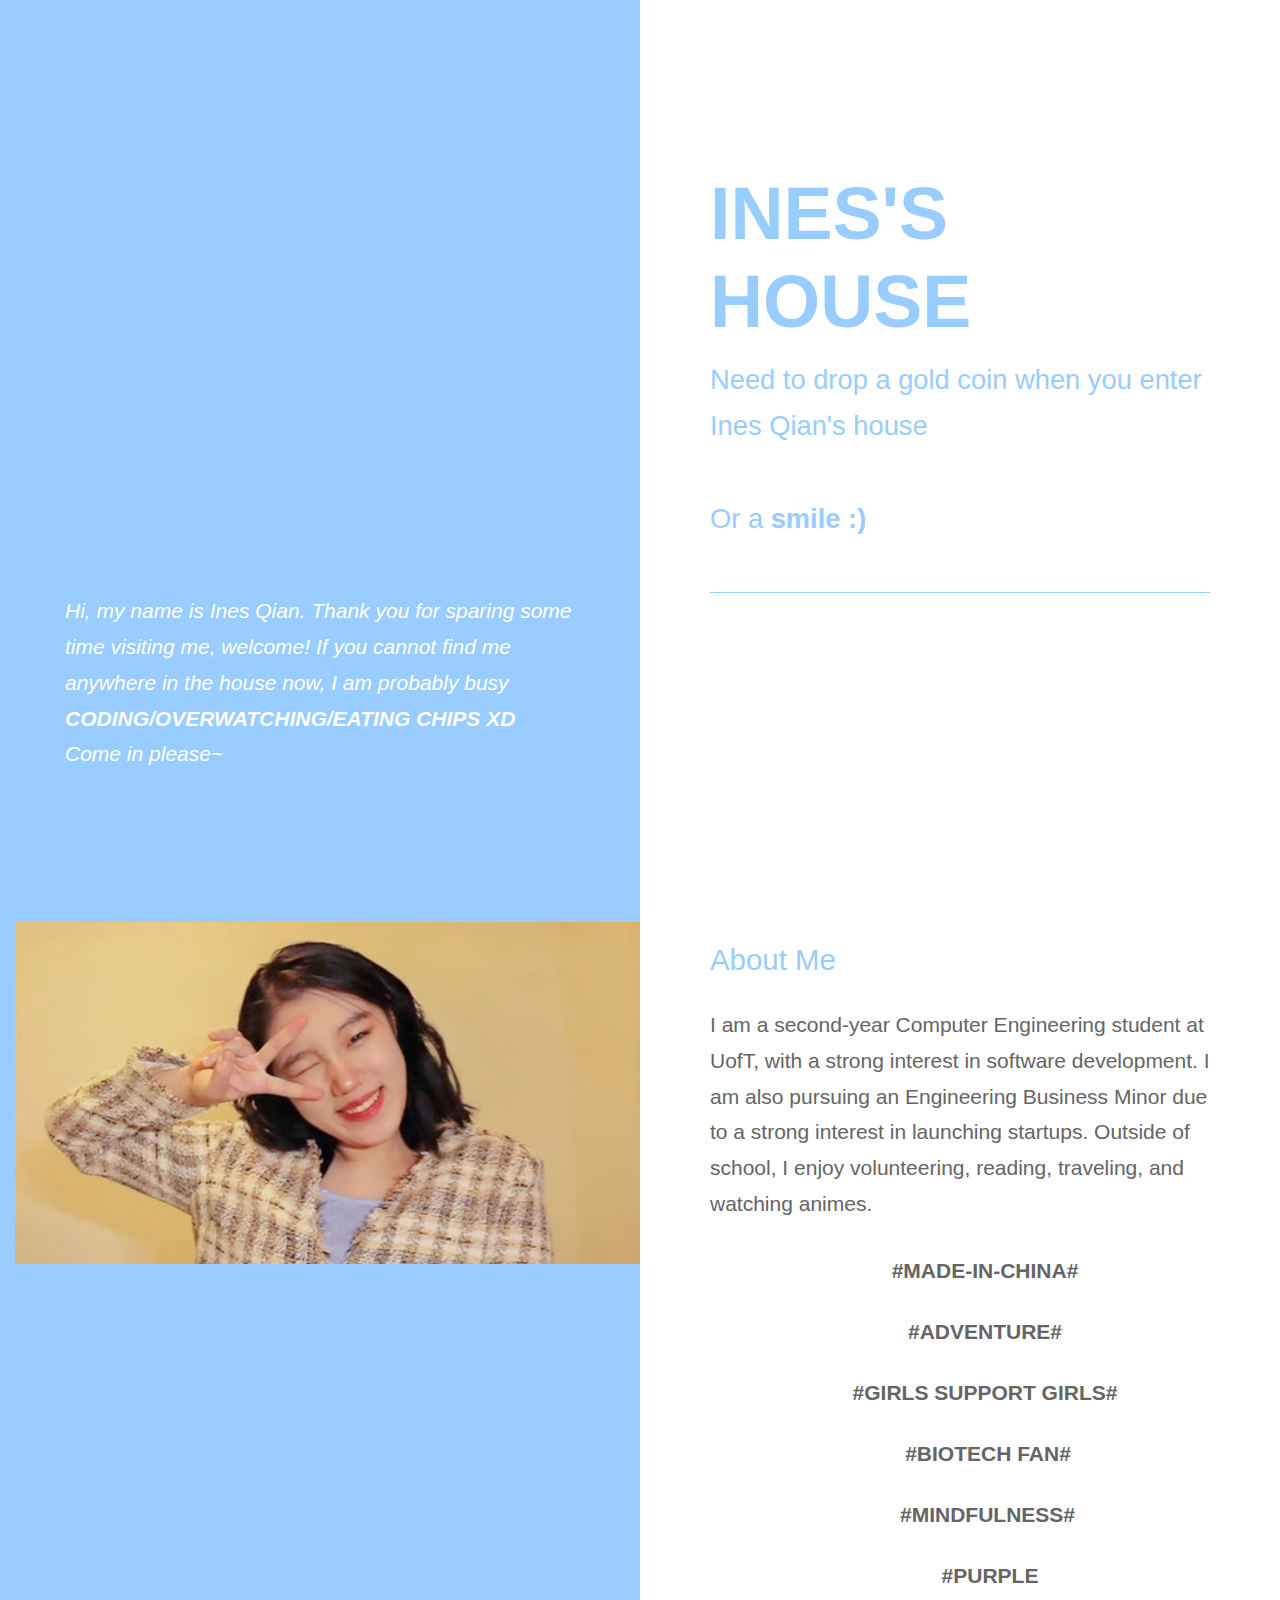
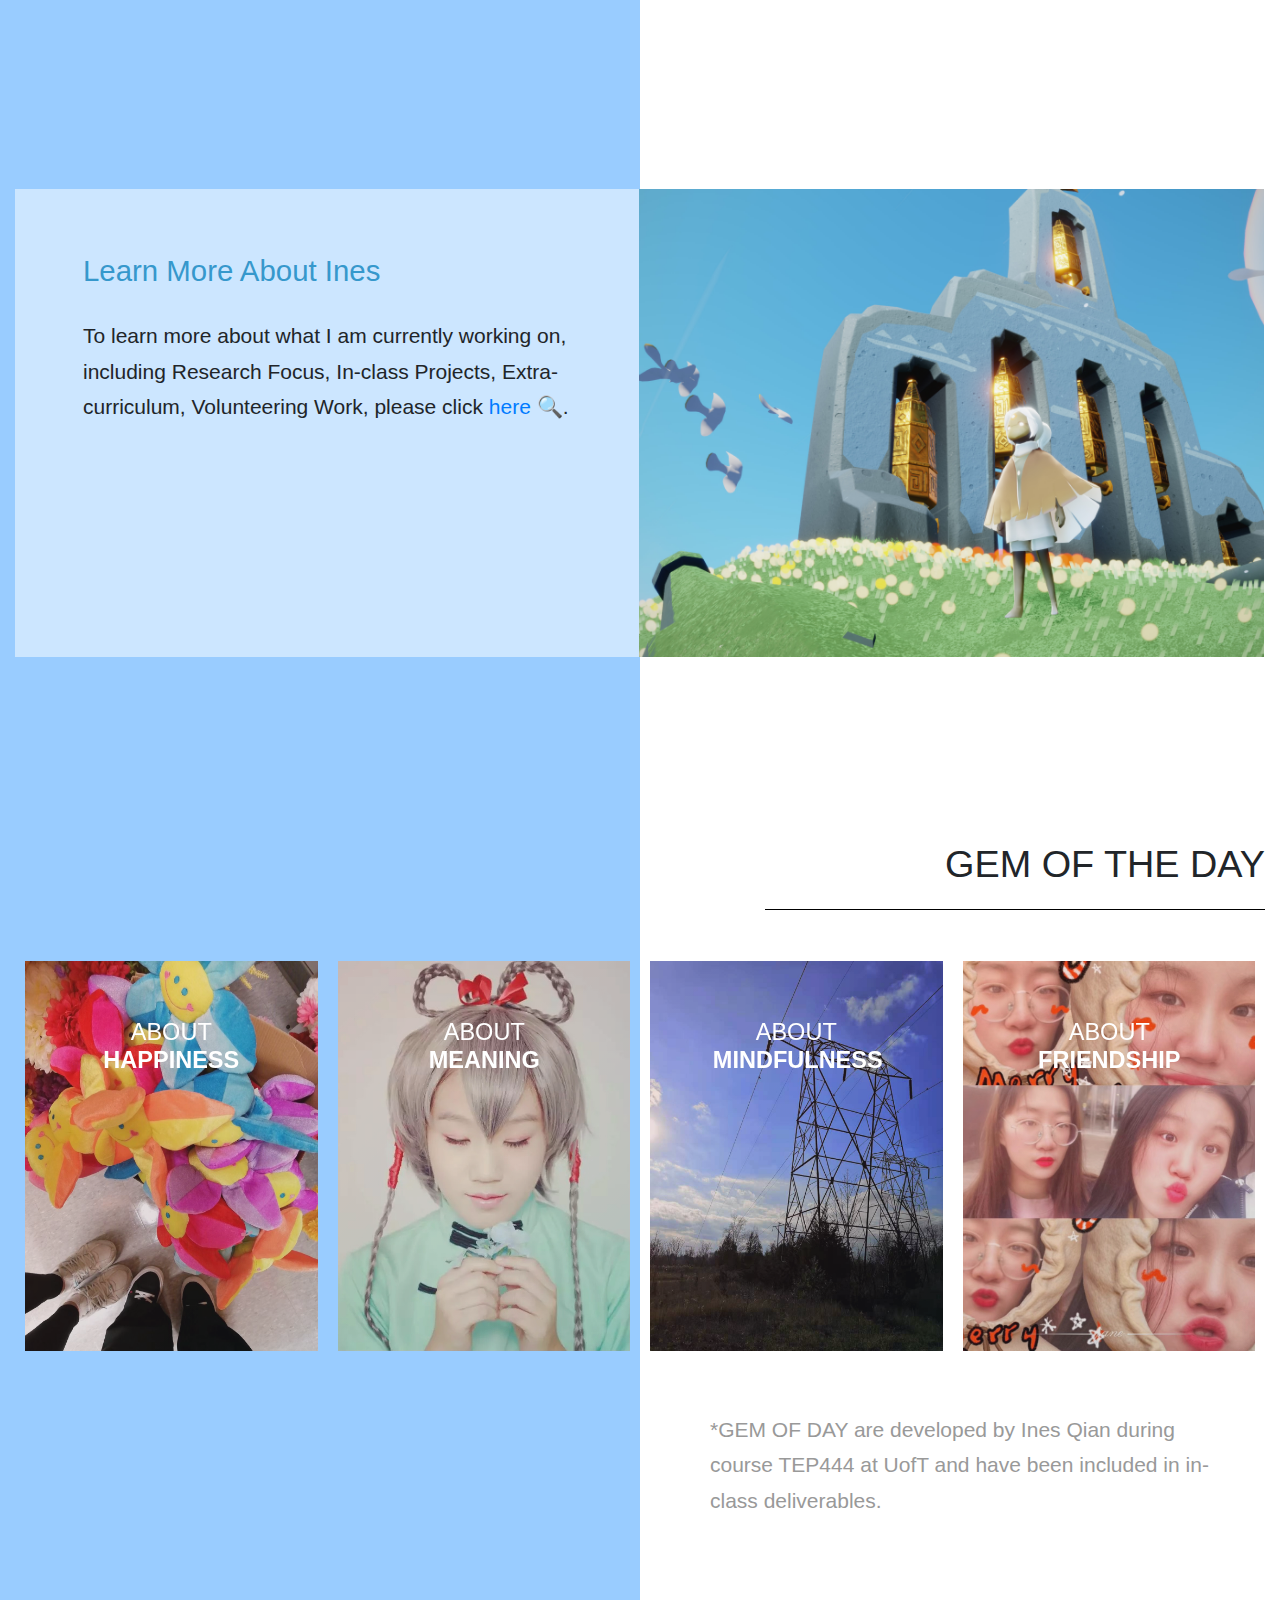
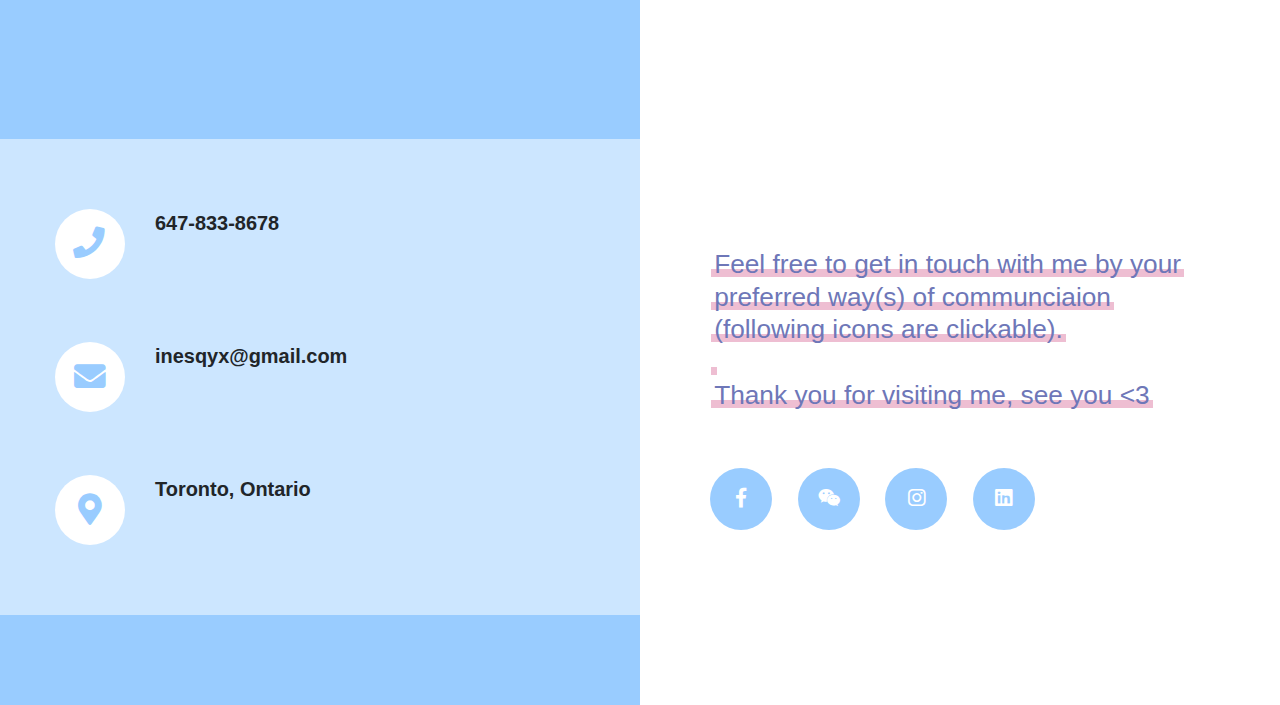
==== commit 35b9b4b9: "Update index.html" ====
--- a/index.html
+++ b/index.html
@@ -242,7 +242,7 @@
                     </span>
                   </span>
                   <span class="media-body">
-                    <b>386 Yonge St., Toronto, Ontario<br />M5B 0A5 </b>
+                    <b> Toronto, Ontario</b>
                   </span>
                 </a>
               </div>
